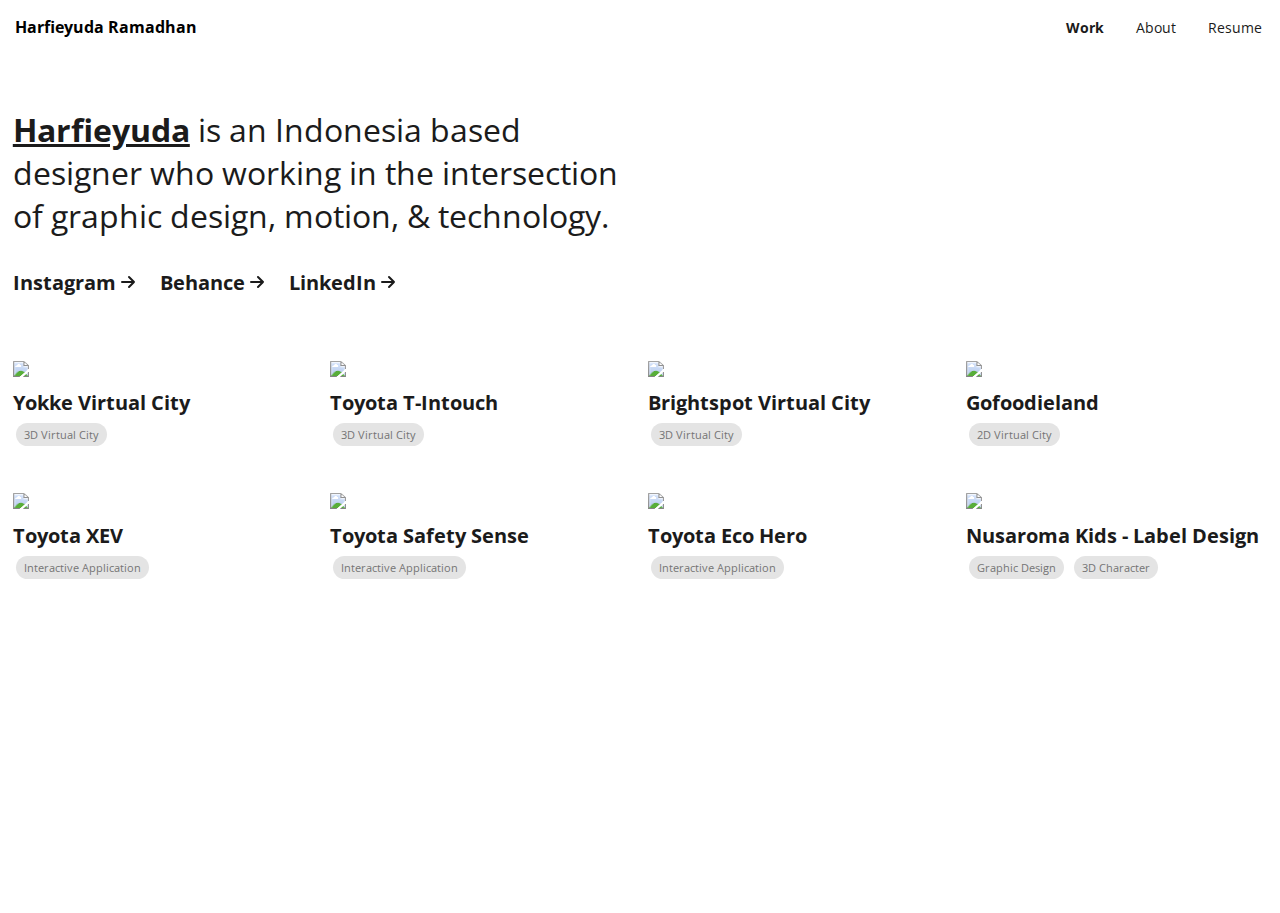
==== index.html @ f76e7df3 "fixing navbar link" ====
<!DOCTYPE html>
<html>
    <head>
        <title>Harfieyuda Ramadhan</title>
        <link rel="stylesheet" type="text/css" href="css/style.css">
        <link rel="stylesheet" href="https://unpkg.com/aos@next/dist/aos.css"/>
        <meta name="viewport" content="width=device-width, initial-scale=1">
    </head>

    <body>
        <nav id="navbar-desktop">
            <div class="navbar-container">
                <div class="logo">Harfieyuda Ramadhan</div>
                <div class="navbar-link">
                    <div class="link-active" href="../index.html">Work</div>
                    <div class="link" >About</div>
                    <div class="link">Resume</div>
                    <!-- <a href="https://www.linkedin.com/in/harfieyuda/"><svg class="link"  xmlns="http://www.w3.org/2000/svg" width="2rem" height="2rem" viewBox="0 0 24 24"><path fill="currentColor" d="M19 3a2 2 0 0 1 2 2v14a2 2 0 0 1-2 2H5a2 2 0 0 1-2-2V5a2 2 0 0 1 2-2zm-.5 15.5v-5.3a3.26 3.26 0 0 0-3.26-3.26c-.85 0-1.84.52-2.32 1.3v-1.11h-2.79v8.37h2.79v-4.93c0-.77.62-1.4 1.39-1.4a1.4 1.4 0 0 1 1.4 1.4v4.93zM6.88 8.56a1.68 1.68 0 0 0 1.68-1.68c0-.93-.75-1.69-1.68-1.69a1.69 1.69 0 0 0-1.69 1.69c0 .93.76 1.68 1.69 1.68m1.39 9.94v-8.37H5.5v8.37z"/></svg></a> -->
                </div>

                <button class="burger-menu menu-modal">
                    <svg xmlns="http://www.w3.org/2000/svg" fill="none" viewBox="0 0 24 24" stroke-width="1.5" stroke="currentColor" class="size-6">
                    <path stroke-linecap="round" stroke-linejoin="round" d="M3.75 9h16.5m-16.5 6.75h16.5" />
                    </svg>
                </button>

            </div>
        </nav>

        <div class="menu-wrapper">
            <button class="close-button1">
                <svg xmlns="http://www.w3.org/2000/svg" fill="none" viewBox="0 0 24 24" stroke-width="1.5" stroke="currentColor" class="size-6">
                    <path stroke-linecap="round" stroke-linejoin="round" d="M6 18 18 6M6 6l12 12" />
                </svg>                  
            </button>           

            <div class="menu-content-wrapper">
                <div class="menu-content">
                    <div class="menu-content-active" href="../index.html">Work</div>
                    <div class="menu-content-notactive">About</div>
                    <div class="menu-content-notactive">Resume</div>
                </div>
            </div>
        </div>

        <section class="section-1">
        
            <div class="text-hero">
                <p><span style="font-weight: bold; text-decoration: underline ;">Harfieyuda</span> is an Indonesia based designer who working in the intersection of graphic design, motion, & technology.</p>

                <div class="socmed">
                    <a class="socmed-link" href="https://www.instagram.com/harfieyuda/">
                        <div>Instagram</div>
                        <svg xmlns="http://www.w3.org/2000/svg" width="1rem" height="1rem" fill="none" viewBox="0 0 24 24" stroke-width="3" stroke="currentColor" class="size-6">
                            <path stroke-linecap="round" stroke-linejoin="round" d="M13.5 4.5 21 12m0 0-7.5 7.5M21 12H3" /></svg>
                        
                    </a>
                    <a class="socmed-link" href="https://www.behance.net/harfieyuda">
                        <div>Behance</div>
                        <svg xmlns="http://www.w3.org/2000/svg" width="1rem" height="1rem" fill="none" viewBox="0 0 24 24" stroke-width="3" stroke="currentColor" class="size-6">
                            <path stroke-linecap="round" stroke-linejoin="round" d="M13.5 4.5 21 12m0 0-7.5 7.5M21 12H3" /></svg>
                        
                    </a>
                    <a class="socmed-link" href="https://www.linkedin.com/in/harfieyuda/">
                        <div>LinkedIn</div>
                        <svg xmlns="http://www.w3.org/2000/svg" width="1rem" height="1rem" fill="none" viewBox="0 0 24 24" stroke-width="3" stroke="currentColor" class="size-6">
                            <path stroke-linecap="round" stroke-linejoin="round" d="M13.5 4.5 21 12m0 0-7.5 7.5M21 12H3" /></svg>
                        
                    </a>
                </div>
            </div>

        </section>

        <section class="section-2">
                <div class="work-list">
                    <div class="project-1">
                        <div class="project-thumbnail-container">
                            <div class="overlay"></div>
                            <img class="work-thumbnail" src="asset/Test-01.png" href="toyota-safety-sense/index.html">
                        </div>
                        <div class="project-description">
                            <div class="project-title">Yokke Virtual City</div>
                            <aa class="project-type">3D Virtual City</a>
                        </div>
                    </div>

                    <div class="project-2">
                        <div class="project-thumbnail-container">
                            <div class="overlay"></div>
                            <img class="work-thumbnail" src="asset/Test-02.png" href="toyota-safety-sense/index.html">
                        </div>
                        <div class="project-description">
                            <div class="project-title">Toyota T-Intouch</div>
                            <a class="project-type">3D Virtual City</a>
                        </div>
                    </div>

                    <div class="project-3">
                        <div class="project-thumbnail-container">
                            <div class="overlay"></div>
                            <img class="work-thumbnail" src="asset/Test-03.png" href="toyota-safety-sense/index.html">
                        </div>
                        <div class="project-description">
                            <div class="project-title">Brightspot Virtual City</div>
                            <a class="project-type">3D Virtual City</a>
                        </div>
                    </div>

                    <div class="project-4">
                        <div class="project-thumbnail-container">
                            <div class="overlay"></div>
                            <img class="work-thumbnail" src="asset/Test-04.png" href="toyota-safety-sense/index.html">
                        </div>
                        <div class="project-description">
                            <div class="project-title">Gofoodieland</div>
                            <a class="project-type">2D Virtual City</a>
                        </div>
                    </div>

                    <div class="project-5">
                        <div class="project-thumbnail-container">
                            <div class="overlay"></div>
                            <img class="work-thumbnail" src="asset/Test-05.png" href="toyota-safety-sense/index.html">
                        </div>
                        <div class="project-description">
                            <div class="project-title">Toyota XEV</div>
                            <a class="project-type">Interactive Application</a>
                        </div>
                    </div>

                    <div class="project-6">
                        <div class="project-thumbnail-container">
                            <div class="overlay"></div>
                            <img class="work-thumbnail" src="asset/Test-06.png" href="toyota-safety-sense/index.html">
                        </div>
                        <div class="project-description">
                            <div class="project-title" href="toyota-safety-sense/index.html">Toyota Safety Sense</div>
                            <a class="project-type">Interactive Application</a>
                        </div>
                    </div>

                    <div class="project-7">
                        <div class="project-thumbnail-container">
                            <div class="overlay"></div>
                            <img class="work-thumbnail" src="asset/Test-07.png" href="toyota-safety-sense/index.html">
                        </div>
                        <div class="project-description">
                            <div class="project-title">Toyota Eco Hero</div>
                            <a class="project-type">Interactive Application</a>
                        </div>
                    </div>

                    <div class="project-8">
                        <div class="project-thumbnail-container">
                            <div class="overlay"></div>
                            <img class="work-thumbnail" src="asset/Test-08.png" href="toyota-safety-sense/index.html">
                        </div>
                        <div class="project-description">
                            <div class="project-title">Nusaroma Kids - Label Design</div>
                            <a class="project-type">Graphic Design</a>
                            <a class="project-type">3D Character</a>
                        </div>
                    </div>

                </div>
        </section>

        <script src="script/index.js"></script>

    </body>
</html>
---- css/style.css ----
@import url('https://fonts.googleapis.com/css2?family=Open+Sans:ital,wght@0,300;0,400;0,500;0,600;0,700;0,800;1,300;1,400;1,500;1,600;1,700;1,800&display=swap');

/* * {border:1px solid red} */

html, body {
    overscroll-behavior: none;
    background-color: white;
    min-height: -webkit-fill-available;
    height: -webkit-fill-available;
  }

body{
    width: 100%;
    height: 100%;
    margin: auto;
    font-family: 'Open Sans', sans-serif;
  }

/* Style Mobile*/

body{
    margin: 0;
    font-weight: 400;
}

/*navbar*/

#navbar-desktop{
    position: fixed;
    z-index: 1;
    top: 0%;
    width: 100%;
    /*mix-blend-mode: difference;*/
}

.navbar-container{
    display: flex;
    justify-content: space-between;
    align-items: center;
    padding: 0.5%;
    background-color: white;
    /*filter: drop-shadow(white 0rem 1rem 0.5rem);*/
    /* filter: drop-shadow(#1b1b1b 0rem 0rem 0.05rem); */
}

.logo{
    font-size: 1rem;
    font-weight: bold;
    margin: 1%;

}

.navbar-link{
    display: none;
    align-items: center;
}

.burger-menu{
    display: block;
    width: 2rem;
    height: 2rem;
    color: #1b1b1b;
    background: transparent;
    background-color: white;
    border-radius: 100%;
    border: 0px solid transparent;
}

.link{
    font-size: 1.25rem;
    padding: 1rem;
    color: #1b1b1b;
    transition: 0.25s;

}

.link-active{
    font-size: 1.25rem;
    font-weight: bold;
    padding: 1rem;
    color: #1b1b1b;
}

.link:hover{
    opacity: 50%;
    text-decoration: underline;
}

/*section*/

.section-1{
    /* display: grid;
    grid-template-columns: 1fr 1fr; */
    margin: 1%;
    margin-top: 13%;
}

.text-hero{
    /* margin: 1%; */
    font-size: 2rem;
    color: #1b1b1b;
    /*mix-blend-mode: difference;*/
}

.socmed{
    display: flex;
    gap: 1.5rem;
}

.socmed-link{
    display: flex;
    align-items: center;
    gap:0.25rem;
    font-size: 1rem;
    font-weight: bold;
    text-decoration: none;
    color: #1b1b1b;
    transition: color 250ms linear;
}

.socmed-link:hover{
    color: #757575;
}

.section-2{
    margin: 1%;
    margin-top: 5%;
}

.work-list{
    grid-template-columns: 1fr 1fr;
    display: grid;
    grid-column-gap:0.5rem;
    grid-row-gap: 2rem;
    margin-top: 1%;
    margin: 1%;
}

/* .project-thumbnail-container{
    position: relative;
    .overlay{
        position: absolute;
        width: 100%;
        height: 100%;
        z-index: 2;
        background-color: #1b1b1b;
        opacity: 0%;
        transition: opacity 250ms linear;
    }

    .overlay:hover{
        opacity: 75%;
    }
} */

.work-thumbnail{
    position: relative;
    max-width: 100%;
    height: auto;
    border-radius: 1%;
    bottom: 0rem; 
    /* filter:grayscale(0); */
    transition:all 0.25s linear;
}

.work-thumbnail:hover{
    opacity: 50%;
    bottom: 1rem;
    /* filter:grayscale(1); */
}

.project-description{
    margin-top: 2.5%;
}

.project-title{
    color: #1b1b1b;
    font-size: 1rem;
    font-weight: bold;
    margin-bottom: 2%;
}

.project-type{
    margin:1%;
    color: #757575;
    font-size: 0.6rem;
    /* outline: 1px solid #757575; */
    background-color: #e4e4e4;
    padding: 0.25rem 0.5rem;
    border-radius: 100px;
}

.menu-wrapper{
    position: fixed;
    z-index: 30;
    width: 100%;
    height: 100%;
    z-index: 30;
    left: 0;
    top: 0;

    .close-button1{
        position: absolute;
        top: 0.5rem;
        right: 0.5rem;
        z-index: 31;
        color: #1b1b1b;
        width: 3rem;
        height: 3rem;
        background: transparent;
        background-color: white;
        border-radius: 100%;
        border: 0px solid transparent;
    }

    .menu-content-wrapper{
        position: relative;
        width: 100%;
        height: 100%;
        background-color: rgba(255, 255, 255, 0.9);
        backdrop-filter: blur(10px);
        display: flex;
        justify-content: space-around;
        align-items: center;

        .menu-content{
            opacity: 0%;
            transition: opacity 500ms linear;
    
        }
        .menu-content-active{
            font-size: 4rem;
            font-weight: bold;
            color: #1b1b1b;
        }

        .menu-content-notactive{
            font-size: 4rem;
        }

        .menu-content-notactive:hover{
            color: #757575;
            font-size: 4rem;
            text-decoration: underline;
        }
    }
}

/* Style Laptop*/

@media (min-width: 1024px) {
    body{
        margin: 0;
        font-weight: 400;
    }

    /*navbar*/

    #navbar-desktop{
        position: fixed;
        z-index: 1;
        top: 0%;
        width: 100%;
        /*mix-blend-mode: difference;*/
    }

    .navbar-container{
        display: flex;
        justify-content: space-between;
        align-items: center;
        padding: 0.15%;
        background-color: white;
        /*filter: drop-shadow(white 0rem 1rem 0.5rem);*/
        /* filter: drop-shadow(#1b1b1b 0rem 0rem 0.05rem); */
    }

    .logo{
        font-size: 1rem;
        font-weight: bold;
        margin: 1%;

    }

    .navbar-link{
        display: flex;
        align-items: center;
    }

    .burger-menu{
        display: none;
    }

    .link{
        font-size: 0.9rem;
        padding: 1rem;
        color: #1b1b1b;
        transition: 0.25s;

    }

    .link-active{
        font-size: 0.9rem;
        font-weight: bold;
        padding: 1rem;
        color: #1b1b1b;
        /* text-decoration: underline; */
    }

    .link:hover{
        opacity: 50%;
        text-decoration: underline;
    }

    /*section*/

    .section-1{
        display: grid;
        grid-template-columns: 1fr 1fr;
        margin: 1%;
    }

    .text-hero{
        margin-top: 10%;
        font-size: 2rem;
        color: #1b1b1b;
        /*mix-blend-mode: difference;*/
    }

    .socmed{
        display: flex;
        gap: 1.5rem;
    }

    .socmed-link{
        display: flex;
        align-items: center;
        gap:0.25rem;
        font-size: 1.25rem;
        font-weight: bold;
        text-decoration: none;
        color: #1b1b1b;
        transition: color 250ms linear;
    }

    .socmed-link:hover{
        color: #757575;
    }

    .section-2{
        margin: 0%;
        margin-top: 5%;
    }

    .work-list{
        grid-template-columns: 1fr 1fr 1fr 1fr;
        display: grid;
        grid-column-gap:1rem;
        grid-row-gap: 3rem;
        margin-top: 1%;
    }

    /* .project-thumbnail-container{
        position: relative;
        .overlay{
            position: absolute;
            width: 100%;
            height: 100%;
            z-index: 2;
            background-color: #1b1b1b;
            opacity: 0%;
            transition: opacity 250ms linear;
        }

        .overlay:hover{
            opacity: 75%;
        }
    } */

    .work-thumbnail{
        position: relative;
        max-width: 100%;
        height: auto;
        border-radius: 1%;
        bottom: 0rem; 
        /* filter:grayscale(0); */
        transition:all 0.25s linear;
    }

    .work-thumbnail:hover{
        opacity: 50%;
        bottom: 1rem;
        /* filter:grayscale(1); */
    }

    .project-description{
        margin-top: 2.5%;
    }

    .project-title{
        color: #1b1b1b;
        font-size: 1.25rem;
        font-weight: bold;
        margin-bottom: 2%;
    }

    .project-type{
        margin:1%;
        color: #757575;
        font-size: 0.7rem;
        /* outline: 1px solid #757575; */
        background-color: #e4e4e4;
        padding: 0.25rem 0.5rem;
        border-radius: 100px;
    }

    .menu-wrapper{
        display: none;
    }
}
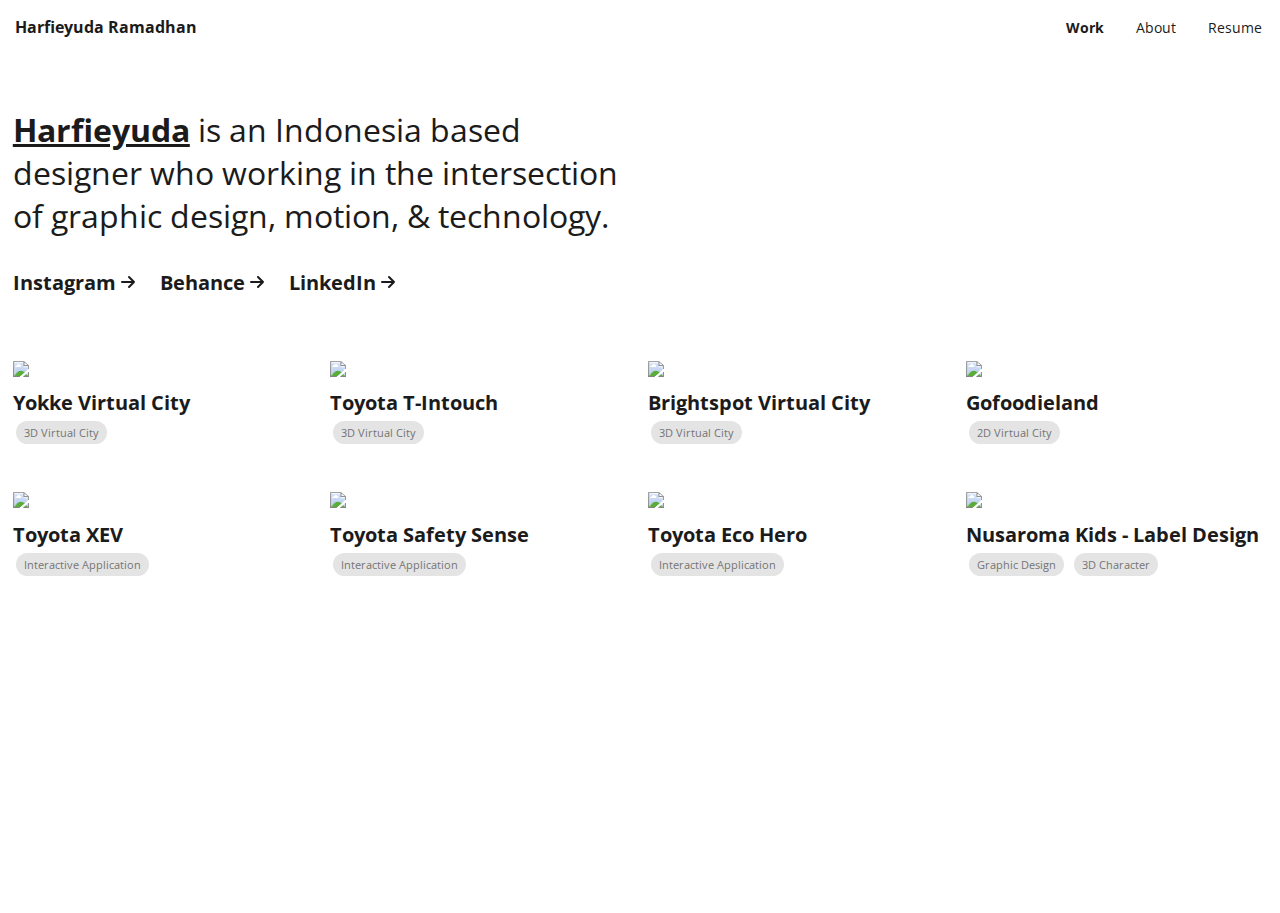
==== commit d6c030ff: "update navbar and project href link" ====
--- a/index.html
+++ b/index.html
@@ -10,11 +10,11 @@
     <body>
         <nav id="navbar-desktop">
             <div class="navbar-container">
-                <div class="logo">Harfieyuda Ramadhan</div>
+                <a class="logo" href="/"> <div>Harfieyuda Ramadhan</div> </a>
                 <div class="navbar-link">
-                    <div class="link-active" href="../index.html">Work</div>
-                    <div class="link" >About</div>
-                    <div class="link">Resume</div>
+                    <a class="link-active" href="/"> <div>Work</div> </a>
+                    <a class="link" href="/"> <div>About</div> </a>
+                    <a class="link" href="/"> <div>Resume</div> </a>
                     <!-- <a href="https://www.linkedin.com/in/harfieyuda/"><svg class="link"  xmlns="http://www.w3.org/2000/svg" width="2rem" height="2rem" viewBox="0 0 24 24"><path fill="currentColor" d="M19 3a2 2 0 0 1 2 2v14a2 2 0 0 1-2 2H5a2 2 0 0 1-2-2V5a2 2 0 0 1 2-2zm-.5 15.5v-5.3a3.26 3.26 0 0 0-3.26-3.26c-.85 0-1.84.52-2.32 1.3v-1.11h-2.79v8.37h2.79v-4.93c0-.77.62-1.4 1.39-1.4a1.4 1.4 0 0 1 1.4 1.4v4.93zM6.88 8.56a1.68 1.68 0 0 0 1.68-1.68c0-.93-.75-1.69-1.68-1.69a1.69 1.69 0 0 0-1.69 1.69c0 .93.76 1.68 1.69 1.68m1.39 9.94v-8.37H5.5v8.37z"/></svg></a> -->
                 </div>
 
@@ -36,9 +36,9 @@
 
             <div class="menu-content-wrapper">
                 <div class="menu-content">
-                    <div class="menu-content-active" href="../index.html">Work</div>
-                    <div class="menu-content-notactive">About</div>
-                    <div class="menu-content-notactive">Resume</div>
+                    <a class="menu-content-active" href="/"> <div>Work</div> </a>
+                    <a class="menu-content-notactive" href="/"> <div>About</div> </a>
+                    <a class="menu-content-notactive" href="/"> <div>Resume</div> </a>
                 </div>
             </div>
         </div>
@@ -77,10 +77,10 @@
                     <div class="project-1">
                         <div class="project-thumbnail-container">
                             <div class="overlay"></div>
-                            <img class="work-thumbnail" src="asset/Test-01.png" href="toyota-safety-sense/index.html">
+                            <a  href="toyota-safety-sense/"> <img class="work-thumbnail" src="asset/Test-01.png"> </a>
                         </div>
                         <div class="project-description">
-                            <div class="project-title">Yokke Virtual City</div>
+                            <a class="project-title" href="toyota-safety-sense/"> <div>Yokke Virtual City</div> </a>
                             <aa class="project-type">3D Virtual City</a>
                         </div>
                     </div>
@@ -88,10 +88,10 @@
                     <div class="project-2">
                         <div class="project-thumbnail-container">
                             <div class="overlay"></div>
-                            <img class="work-thumbnail" src="asset/Test-02.png" href="toyota-safety-sense/index.html">
+                            <a  href="toyota-safety-sense/"> <img class="work-thumbnail" src="asset/Test-02.png"> </a>
                         </div>
                         <div class="project-description">
-                            <div class="project-title">Toyota T-Intouch</div>
+                            <a class="project-title" href="toyota-safety-sense/"> <div>Toyota T-Intouch</div> </a>
                             <a class="project-type">3D Virtual City</a>
                         </div>
                     </div>
@@ -99,10 +99,10 @@
                     <div class="project-3">
                         <div class="project-thumbnail-container">
                             <div class="overlay"></div>
-                            <img class="work-thumbnail" src="asset/Test-03.png" href="toyota-safety-sense/index.html">
+                            <a  href="toyota-safety-sense/"> <img class="work-thumbnail" src="asset/Test-03.png"> </a>
                         </div>
                         <div class="project-description">
-                            <div class="project-title">Brightspot Virtual City</div>
+                            <a class="project-title" href="toyota-safety-sense/"> <div>Brightspot Virtual City</div> </a>
                             <a class="project-type">3D Virtual City</a>
                         </div>
                     </div>
@@ -110,10 +110,10 @@
                     <div class="project-4">
                         <div class="project-thumbnail-container">
                             <div class="overlay"></div>
-                            <img class="work-thumbnail" src="asset/Test-04.png" href="toyota-safety-sense/index.html">
+                            <a  href="toyota-safety-sense/"> <img class="work-thumbnail" src="asset/Test-04.png"> </a>
                         </div>
                         <div class="project-description">
-                            <div class="project-title">Gofoodieland</div>
+                            <a class="project-title" href="toyota-safety-sense/"> <div>Gofoodieland</div> </a>
                             <a class="project-type">2D Virtual City</a>
                         </div>
                     </div>
@@ -121,10 +121,10 @@
                     <div class="project-5">
                         <div class="project-thumbnail-container">
                             <div class="overlay"></div>
-                            <img class="work-thumbnail" src="asset/Test-05.png" href="toyota-safety-sense/index.html">
+                            <a  href="toyota-safety-sense/"> <img class="work-thumbnail" src="asset/Test-05.png"> </a>
                         </div>
                         <div class="project-description">
-                            <div class="project-title">Toyota XEV</div>
+                            <a class="project-title" href="toyota-safety-sense/"> <div>Toyota XEV</div> </a>
                             <a class="project-type">Interactive Application</a>
                         </div>
                     </div>
@@ -132,10 +132,10 @@
                     <div class="project-6">
                         <div class="project-thumbnail-container">
                             <div class="overlay"></div>
-                            <img class="work-thumbnail" src="asset/Test-06.png" href="toyota-safety-sense/index.html">
+                            <a  href="toyota-safety-sense/"> <img class="work-thumbnail" src="asset/Test-06.png"> </a>
                         </div>
                         <div class="project-description">
-                            <div class="project-title" href="toyota-safety-sense/index.html">Toyota Safety Sense</div>
+                            <a class="project-title" href="toyota-safety-sense/"> <div>Toyota Safety Sense</div> </a>
                             <a class="project-type">Interactive Application</a>
                         </div>
                     </div>
@@ -143,10 +143,10 @@
                     <div class="project-7">
                         <div class="project-thumbnail-container">
                             <div class="overlay"></div>
-                            <img class="work-thumbnail" src="asset/Test-07.png" href="toyota-safety-sense/index.html">
+                            <a  href="toyota-safety-sense/"> <img class="work-thumbnail" src="asset/Test-07.png"> </a>
                         </div>
                         <div class="project-description">
-                            <div class="project-title">Toyota Eco Hero</div>
+                            <a class="project-title" href="toyota-safety-sense/"> <div>Toyota Eco Hero</div> </a>
                             <a class="project-type">Interactive Application</a>
                         </div>
                     </div>
@@ -154,10 +154,10 @@
                     <div class="project-8">
                         <div class="project-thumbnail-container">
                             <div class="overlay"></div>
-                            <img class="work-thumbnail" src="asset/Test-08.png" href="toyota-safety-sense/index.html">
+                            <a  href="toyota-safety-sense/"> <img class="work-thumbnail" src="asset/Test-08.png"> </a>
                         </div>
                         <div class="project-description">
-                            <div class="project-title">Nusaroma Kids - Label Design</div>
+                            <a class="project-title" href="toyota-safety-sense/"> <div>Nusaroma Kids - Label Design</div> </a>
                             <a class="project-type">Graphic Design</a>
                             <a class="project-type">3D Character</a>
                         </div>
--- a/css/style.css
+++ b/css/style.css
@@ -47,6 +47,8 @@
     font-size: 1rem;
     font-weight: bold;
     margin: 1%;
+    color: #1b1b1b;
+    text-decoration: none;
 
 }
 
@@ -71,7 +73,7 @@
     padding: 1rem;
     color: #1b1b1b;
     transition: 0.25s;
-
+    text-decoration: none;
 }
 
 .link-active{
@@ -79,6 +81,7 @@
     font-weight: bold;
     padding: 1rem;
     color: #1b1b1b;
+    text-decoration: none;
 }
 
 .link:hover{
@@ -97,7 +100,7 @@
 
 .text-hero{
     /* margin: 1%; */
-    font-size: 2rem;
+    font-size: 1.5rem;
     color: #1b1b1b;
     /*mix-blend-mode: difference;*/
 }
@@ -178,6 +181,12 @@
     font-size: 1rem;
     font-weight: bold;
     margin-bottom: 2%;
+    text-decoration: none;
+    transition: 0.25s;
+}
+
+.project-title:hover{
+    opacity: 50%;
 }
 
 .project-type{
@@ -232,10 +241,13 @@
             font-size: 4rem;
             font-weight: bold;
             color: #1b1b1b;
+            text-decoration: none;
         }
 
         .menu-content-notactive{
             font-size: 4rem;
+            color: #1b1b1b;
+            text-decoration: none;
         }
 
         .menu-content-notactive:hover{
@@ -401,6 +413,12 @@
         font-size: 1.25rem;
         font-weight: bold;
         margin-bottom: 2%;
+        text-decoration: none;
+        transition: 0.25s;
+    }
+
+    .project-title:hover{
+        opacity: 50%;
     }
 
     .project-type{
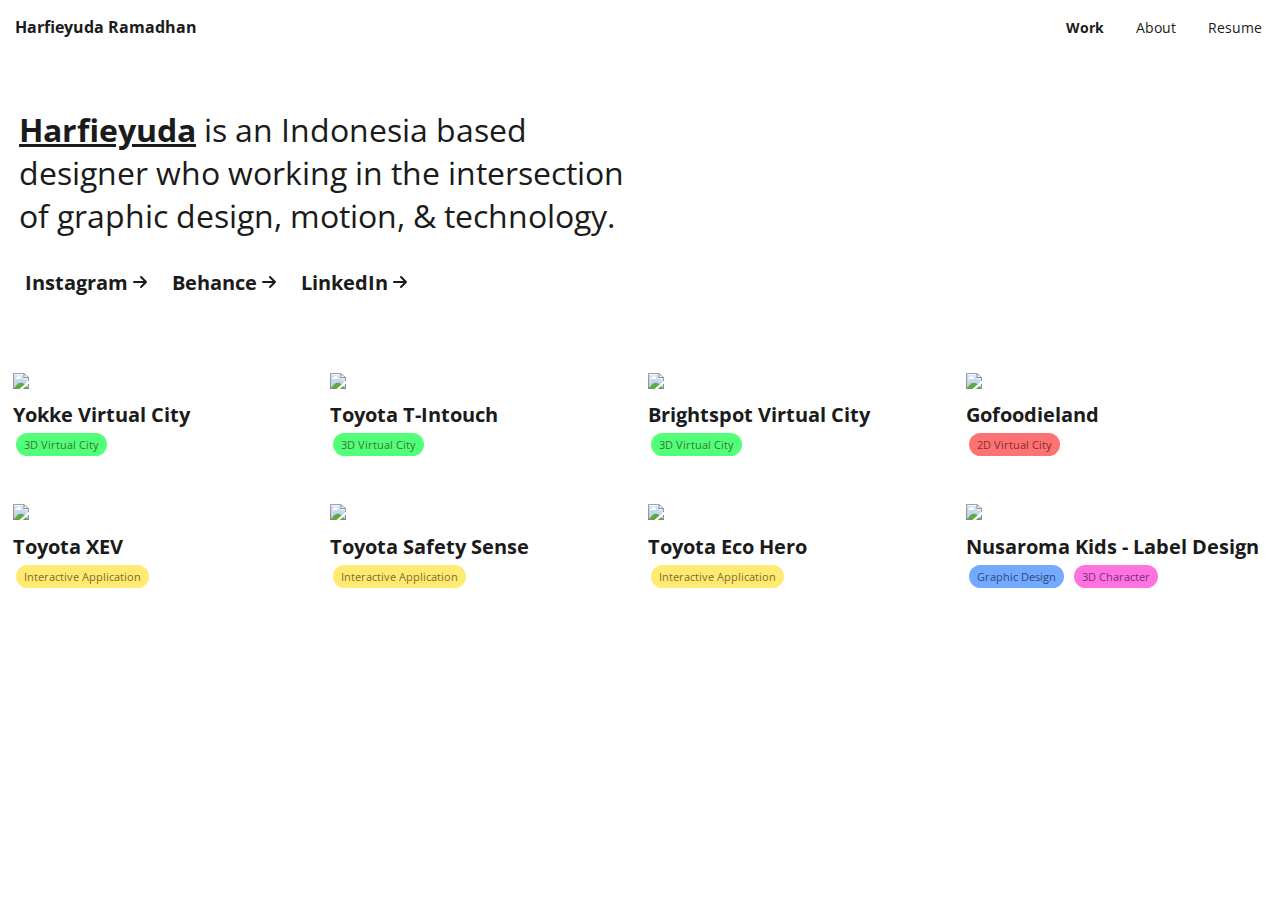
==== commit 4527db8f: "Edit tag colors & fixing body text size" ====
--- a/index.html
+++ b/index.html
@@ -81,7 +81,7 @@
                         </div>
                         <div class="project-description">
                             <a class="project-title" href="toyota-safety-sense/"> <div>Yokke Virtual City</div> </a>
-                            <aa class="project-type">3D Virtual City</a>
+                            <aa class="project-type-1">3D Virtual City</a>
                         </div>
                     </div>
 
@@ -92,7 +92,7 @@
                         </div>
                         <div class="project-description">
                             <a class="project-title" href="toyota-safety-sense/"> <div>Toyota T-Intouch</div> </a>
-                            <a class="project-type">3D Virtual City</a>
+                            <a class="project-type-1">3D Virtual City</a>
                         </div>
                     </div>
 
@@ -103,7 +103,7 @@
                         </div>
                         <div class="project-description">
                             <a class="project-title" href="toyota-safety-sense/"> <div>Brightspot Virtual City</div> </a>
-                            <a class="project-type">3D Virtual City</a>
+                            <a class="project-type-1">3D Virtual City</a>
                         </div>
                     </div>
 
@@ -114,7 +114,7 @@
                         </div>
                         <div class="project-description">
                             <a class="project-title" href="toyota-safety-sense/"> <div>Gofoodieland</div> </a>
-                            <a class="project-type">2D Virtual City</a>
+                            <a class="project-type-2">2D Virtual City</a>
                         </div>
                     </div>
 
@@ -125,7 +125,7 @@
                         </div>
                         <div class="project-description">
                             <a class="project-title" href="toyota-safety-sense/"> <div>Toyota XEV</div> </a>
-                            <a class="project-type">Interactive Application</a>
+                            <a class="project-type-3">Interactive Application</a>
                         </div>
                     </div>
 
@@ -136,7 +136,7 @@
                         </div>
                         <div class="project-description">
                             <a class="project-title" href="toyota-safety-sense/"> <div>Toyota Safety Sense</div> </a>
-                            <a class="project-type">Interactive Application</a>
+                            <a class="project-type-3">Interactive Application</a>
                         </div>
                     </div>
 
@@ -147,7 +147,7 @@
                         </div>
                         <div class="project-description">
                             <a class="project-title" href="toyota-safety-sense/"> <div>Toyota Eco Hero</div> </a>
-                            <a class="project-type">Interactive Application</a>
+                            <a class="project-type-3">Interactive Application</a>
                         </div>
                     </div>
 
@@ -158,8 +158,8 @@
                         </div>
                         <div class="project-description">
                             <a class="project-title" href="toyota-safety-sense/"> <div>Nusaroma Kids - Label Design</div> </a>
-                            <a class="project-type">Graphic Design</a>
-                            <a class="project-type">3D Character</a>
+                            <a class="project-type-4">Graphic Design</a>
+                            <a class="project-type-5">3D Character</a>
                         </div>
                     </div>
 
--- a/css/style.css
+++ b/css/style.css
@@ -37,7 +37,9 @@
     display: flex;
     justify-content: space-between;
     align-items: center;
-    padding: 0.5%;
+    padding: 1%;
+    padding-top: 1%;
+    padding-bottom: 1%;
     background-color: white;
     /*filter: drop-shadow(white 0rem 1rem 0.5rem);*/
     /* filter: drop-shadow(#1b1b1b 0rem 0rem 0.05rem); */
@@ -70,7 +72,7 @@
 
 .link{
     font-size: 1.25rem;
-    padding: 1rem;
+    padding: 1.25rem;
     color: #1b1b1b;
     transition: 0.25s;
     text-decoration: none;
@@ -95,17 +97,18 @@
     /* display: grid;
     grid-template-columns: 1fr 1fr; */
     margin: 1%;
-    margin-top: 13%;
+    margin-top: 20%;
 }
 
 .text-hero{
-    /* margin: 1%; */
-    font-size: 1.5rem;
+    margin: 1%;
+    font-size: 1.25rem;
     color: #1b1b1b;
     /*mix-blend-mode: difference;*/
 }
 
 .socmed{
+    margin: 1%;
     display: flex;
     gap: 1.5rem;
 }
@@ -127,7 +130,7 @@
 
 .section-2{
     margin: 1%;
-    margin-top: 5%;
+    margin-top: 10%;
 }
 
 .work-list{
@@ -160,15 +163,15 @@
     position: relative;
     max-width: 100%;
     height: auto;
-    border-radius: 1%;
+    border-radius: 1.5%;
     bottom: 0rem; 
     /* filter:grayscale(0); */
     transition:all 0.25s linear;
 }
 
 .work-thumbnail:hover{
-    opacity: 50%;
-    bottom: 1rem;
+    /* opacity: 50%; */
+    /* bottom: 1rem; */
     /* filter:grayscale(1); */
 }
 
@@ -189,17 +192,58 @@
     opacity: 50%;
 }
 
-.project-type{
+.project-type-1{
     margin:1%;
-    color: #757575;
+    color: #3b7933;
     font-size: 0.6rem;
     /* outline: 1px solid #757575; */
-    background-color: #e4e4e4;
+    background-color: #52ff78;
     padding: 0.25rem 0.5rem;
     border-radius: 100px;
 }
 
+.project-type-2{
+    margin:1%;
+    color: #803030;
+    font-size: 0.6rem;
+    /* outline: 1px solid #757575; */
+    background-color: #ff7272;
+    padding: 0.25rem 0.5rem;
+    border-radius: 100px;
+}
+
+.project-type-3{
+    margin:1%;
+    color: #806d30;
+    font-size: 0.6rem;
+    /* outline: 1px solid #757575; */
+    background-color: #ffea72;
+    padding: 0.25rem 0.5rem;
+    border-radius: 100px;
+}
+
+.project-type-4{
+    margin:1%;
+    color: #304980;
+    font-size: 0.6rem;
+    /* outline: 1px solid #757575; */
+    background-color: #72aaff;
+    padding: 0.25rem 0.5rem;
+    border-radius: 100px;
+}
+
+.project-type-5{
+    margin:1%;
+    color: #7d3080;
+    font-size: 0.6rem;
+    /* outline: 1px solid #757575; */
+    background-color: #ff72e0;
+    padding: 0.25rem 0.5rem;
+    border-radius: 100px;
+}
+
 .menu-wrapper{
+    display: none;
     position: fixed;
     z-index: 30;
     width: 100%;
@@ -214,8 +258,8 @@
         right: 0.5rem;
         z-index: 31;
         color: #1b1b1b;
-        width: 3rem;
-        height: 3rem;
+        width: 2rem;
+        height: 2rem;
         background: transparent;
         background-color: white;
         border-radius: 100%;
@@ -421,17 +465,277 @@
         opacity: 50%;
     }
 
-    .project-type{
-        margin:1%;
-        color: #757575;
+    .project-type-1{
+        margin:1%;
+        color: #3b7933;
         font-size: 0.7rem;
         /* outline: 1px solid #757575; */
-        background-color: #e4e4e4;
-        padding: 0.25rem 0.5rem;
-        border-radius: 100px;
-    }
+        background-color: #52ff78;
+        padding: 0.25rem 0.5rem;
+        border-radius: 100px;
+    }
+
+    .project-type-2{
+        margin:1%;
+        color: #803030;
+        font-size: 0.7rem;
+        /* outline: 1px solid #757575; */
+        background-color: #ff7272;
+        padding: 0.25rem 0.5rem;
+        border-radius: 100px;
+    }
+
+    .project-type-3{
+        margin:1%;
+        color: #806d30;
+        font-size: 0.7rem;
+        /* outline: 1px solid #757575; */
+        background-color: #ffea72;
+        padding: 0.25rem 0.5rem;
+        border-radius: 100px;
+    }
+
+    .project-type-4{
+        margin:1%;
+        color: #304980;
+        font-size: 0.7rem;
+        /* outline: 1px solid #757575; */
+        background-color: #72aaff;
+        padding: 0.25rem 0.5rem;
+        border-radius: 100px;
+    }
+
+    .project-type-5{
+        margin:1%;
+        color: #7d3080;
+        font-size: 0.7rem;
+        /* outline: 1px solid #757575; */
+        background-color: #ff72e0;
+        padding: 0.25rem 0.5rem;
+        border-radius: 100px;
+    }
+
 
     .menu-wrapper{
         display: none;
     }
+}
+
+/* Style Desktop*/
+
+@media (min-width: 1536px) {
+    body{
+        margin: 0;
+        font-weight: 400;
+    }
+
+    /*navbar*/
+
+    #navbar-desktop{
+        position: fixed;
+        z-index: 1;
+        top: 0%;
+        width: 100%;
+        /*mix-blend-mode: difference;*/
+    }
+
+    .navbar-container{
+        display: flex;
+        justify-content: space-between;
+        align-items: center;
+        padding: 0.15%;
+        background-color: white;
+        /*filter: drop-shadow(white 0rem 1rem 0.5rem);*/
+        /* filter: drop-shadow(#1b1b1b 0rem 0rem 0.05rem); */
+    }
+
+    .logo{
+        font-size: 1.5rem;
+        font-weight: bold;
+        margin: 1%;
+
+    }
+
+    .navbar-link{
+        display: flex;
+        align-items: center;
+    }
+
+    .burger-menu{
+        display: none;
+    }
+
+    .link{
+        font-size: 1.25rem;
+        padding: 1rem;
+        color: #1b1b1b;
+        transition: 0.25s;
+
+    }
+
+    .link-active{
+        font-size: 1.25rem;
+        font-weight: bold;
+        padding: 1rem;
+        color: #1b1b1b;
+        /* text-decoration: underline; */
+    }
+
+    .link:hover{
+        opacity: 50%;
+        text-decoration: underline;
+    }
+
+    /*section*/
+
+    .section-1{
+        display: grid;
+        grid-template-columns: 1fr 1fr;
+        margin: 1%;
+    }
+
+    .text-hero{
+        margin-top: 10%;
+        font-size: 2.5rem;
+        color: #1b1b1b;
+        /*mix-blend-mode: difference;*/
+    }
+
+    .socmed{
+        display: flex;
+        gap: 1.5rem;
+    }
+
+    .socmed-link{
+        display: flex;
+        align-items: center;
+        gap:0.25rem;
+        font-size: 1.75rem;
+        font-weight: bold;
+        text-decoration: none;
+        color: #1b1b1b;
+        transition: color 250ms linear;
+    }
+
+    .socmed-link:hover{
+        color: #757575;
+    }
+
+    .section-2{
+        margin: 0%;
+        margin-top: 5%;
+    }
+
+    .work-list{
+        grid-template-columns: 1fr 1fr 1fr 1fr;
+        display: grid;
+        grid-column-gap:1rem;
+        grid-row-gap: 3rem;
+        margin-top: 1%;
+    }
+
+    /* .project-thumbnail-container{
+        position: relative;
+        .overlay{
+            position: absolute;
+            width: 100%;
+            height: 100%;
+            z-index: 2;
+            background-color: #1b1b1b;
+            opacity: 0%;
+            transition: opacity 250ms linear;
+        }
+
+        .overlay:hover{
+            opacity: 75%;
+        }
+    } */
+
+    .work-thumbnail{
+        position: relative;
+        max-width: 100%;
+        height: auto;
+        border-radius: 1%;
+        bottom: 0rem; 
+        /* filter:grayscale(0); */
+        transition:all 0.25s linear;
+    }
+
+    .work-thumbnail:hover{
+        opacity: 50%;
+        bottom: 1rem;
+        /* filter:grayscale(1); */
+    }
+
+    .project-description{
+        margin-top: 2.5%;
+    }
+
+    .project-title{
+        color: #1b1b1b;
+        font-size: 1.75rem;
+        font-weight: bold;
+        margin-bottom: 2%;
+        text-decoration: none;
+        transition: 0.25s;
+    }
+
+    .project-title:hover{
+        opacity: 50%;
+    }
+
+    .project-type-1{
+        margin:1%;
+        color: #3b7933;
+        font-size: 1rem;
+        /* outline: 1px solid #757575; */
+        background-color: #52ff78;
+        padding: 0.25rem 0.5rem;
+        border-radius: 100px;
+    }
+
+    .project-type-2{
+        margin:1%;
+        color: #803030;
+        font-size: 1rem;
+        /* outline: 1px solid #757575; */
+        background-color: #ff7272;
+        padding: 0.25rem 0.5rem;
+        border-radius: 100px;
+    }
+
+    .project-type-3{
+        margin:1%;
+        color: #806d30;
+        font-size: 1rem;
+        /* outline: 1px solid #757575; */
+        background-color: #ffea72;
+        padding: 0.25rem 0.5rem;
+        border-radius: 100px;
+    }
+
+    .project-type-4{
+        margin:1%;
+        color: #304980;
+        font-size: 1rem;
+        /* outline: 1px solid #757575; */
+        background-color: #72aaff;
+        padding: 0.25rem 0.5rem;
+        border-radius: 100px;
+    }
+
+    .project-type-5{
+        margin:1%;
+        color: #7d3080;
+        font-size: 1rem;
+        /* outline: 1px solid #757575; */
+        background-color: #ff72e0;
+        padding: 0.25rem 0.5rem;
+        border-radius: 100px;
+    }
+
+
+    .menu-wrapper{
+        display: none;
+    }
 }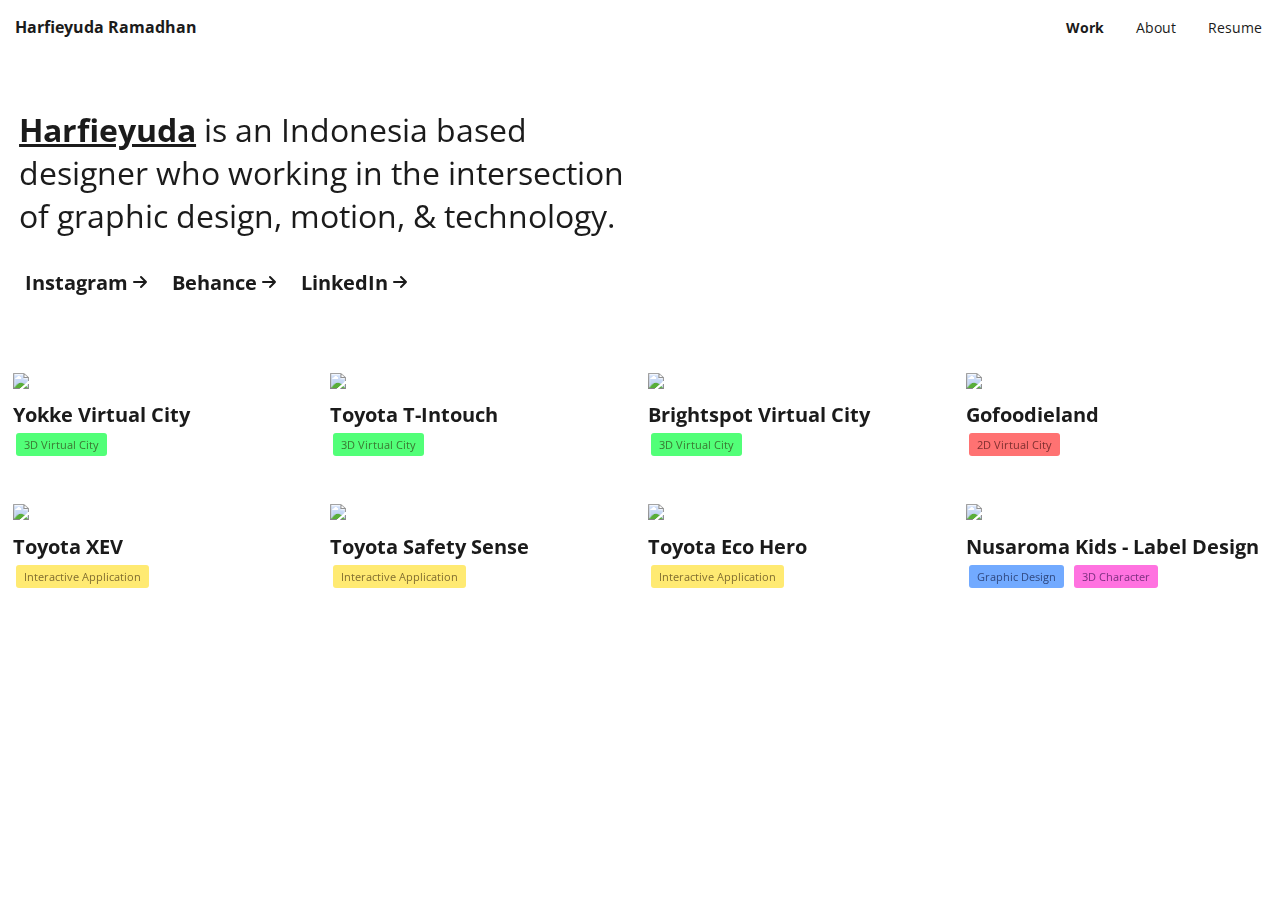
==== commit c62bb210: "add animated on scroll script, fixing tag color, & fixing font size" ====
--- a/index.html
+++ b/index.html
@@ -3,7 +3,7 @@
     <head>
         <title>Harfieyuda Ramadhan</title>
         <link rel="stylesheet" type="text/css" href="css/style.css">
-        <link rel="stylesheet" href="https://unpkg.com/aos@next/dist/aos.css"/>
+        <link href="https://unpkg.com/aos@2.3.1/dist/aos.css" rel="stylesheet">
         <meta name="viewport" content="width=device-width, initial-scale=1">
     </head>
 
@@ -46,9 +46,9 @@
         <section class="section-1">
         
             <div class="text-hero">
-                <p><span style="font-weight: bold; text-decoration: underline ;">Harfieyuda</span> is an Indonesia based designer who working in the intersection of graphic design, motion, & technology.</p>
+                <p data-aos="fade-up" data-aos-duration="1000"><span style="font-weight: bold; text-decoration: underline ;">Harfieyuda</span> is an Indonesia based designer who working in the intersection of graphic design, motion, & technology.</p>
 
-                <div class="socmed">
+                <div class="socmed" data-aos="fade-up" data-aos-duration="1500">
                     <a class="socmed-link" href="https://www.instagram.com/harfieyuda/">
                         <div>Instagram</div>
                         <svg xmlns="http://www.w3.org/2000/svg" width="1rem" height="1rem" fill="none" viewBox="0 0 24 24" stroke-width="3" stroke="currentColor" class="size-6">
@@ -73,7 +73,7 @@
         </section>
 
         <section class="section-2">
-                <div class="work-list">
+                <div class="work-list" data-aos="fade-up" data-aos-duration="1500">
                     <div class="project-1">
                         <div class="project-thumbnail-container">
                             <div class="overlay"></div>
@@ -166,7 +166,12 @@
                 </div>
         </section>
 
+        <script src="https://unpkg.com/aos@next/dist/aos.js"></script>
         <script src="script/index.js"></script>
+
+        <script>
+            AOS.init({once: true});
+          </script>
 
     </body>
 </html>--- a/css/style.css
+++ b/css/style.css
@@ -199,7 +199,7 @@
     /* outline: 1px solid #757575; */
     background-color: #52ff78;
     padding: 0.25rem 0.5rem;
-    border-radius: 100px;
+    border-radius: 3px;
 }
 
 .project-type-2{
@@ -209,7 +209,7 @@
     /* outline: 1px solid #757575; */
     background-color: #ff7272;
     padding: 0.25rem 0.5rem;
-    border-radius: 100px;
+    border-radius: 3px;
 }
 
 .project-type-3{
@@ -219,7 +219,7 @@
     /* outline: 1px solid #757575; */
     background-color: #ffea72;
     padding: 0.25rem 0.5rem;
-    border-radius: 100px;
+    border-radius: 3px;
 }
 
 .project-type-4{
@@ -229,7 +229,7 @@
     /* outline: 1px solid #757575; */
     background-color: #72aaff;
     padding: 0.25rem 0.5rem;
-    border-radius: 100px;
+    border-radius: 3px;
 }
 
 .project-type-5{
@@ -239,7 +239,7 @@
     /* outline: 1px solid #757575; */
     background-color: #ff72e0;
     padding: 0.25rem 0.5rem;
-    border-radius: 100px;
+    border-radius: 3px;
 }
 
 .menu-wrapper{
@@ -472,7 +472,7 @@
         /* outline: 1px solid #757575; */
         background-color: #52ff78;
         padding: 0.25rem 0.5rem;
-        border-radius: 100px;
+        border-radius: 3px;
     }
 
     .project-type-2{
@@ -482,7 +482,7 @@
         /* outline: 1px solid #757575; */
         background-color: #ff7272;
         padding: 0.25rem 0.5rem;
-        border-radius: 100px;
+        border-radius: 3px;
     }
 
     .project-type-3{
@@ -492,7 +492,7 @@
         /* outline: 1px solid #757575; */
         background-color: #ffea72;
         padding: 0.25rem 0.5rem;
-        border-radius: 100px;
+        border-radius: 3px;
     }
 
     .project-type-4{
@@ -502,7 +502,7 @@
         /* outline: 1px solid #757575; */
         background-color: #72aaff;
         padding: 0.25rem 0.5rem;
-        border-radius: 100px;
+        border-radius: 3px;
     }
 
     .project-type-5{
@@ -512,7 +512,7 @@
         /* outline: 1px solid #757575; */
         background-color: #ff72e0;
         padding: 0.25rem 0.5rem;
-        border-radius: 100px;
+        border-radius: 3px;
     }
 
 
@@ -687,51 +687,51 @@
     .project-type-1{
         margin:1%;
         color: #3b7933;
-        font-size: 1rem;
+        font-size: 0.9rem;
         /* outline: 1px solid #757575; */
         background-color: #52ff78;
         padding: 0.25rem 0.5rem;
-        border-radius: 100px;
+        border-radius: 3px;
     }
 
     .project-type-2{
         margin:1%;
         color: #803030;
-        font-size: 1rem;
+        font-size: 0.9rem;
         /* outline: 1px solid #757575; */
         background-color: #ff7272;
         padding: 0.25rem 0.5rem;
-        border-radius: 100px;
+        border-radius: 3px;
     }
 
     .project-type-3{
         margin:1%;
         color: #806d30;
-        font-size: 1rem;
+        font-size: 0.9rem;
         /* outline: 1px solid #757575; */
         background-color: #ffea72;
         padding: 0.25rem 0.5rem;
-        border-radius: 100px;
+        border-radius: 3px;
     }
 
     .project-type-4{
         margin:1%;
         color: #304980;
-        font-size: 1rem;
+        font-size: 0.9rem;
         /* outline: 1px solid #757575; */
         background-color: #72aaff;
         padding: 0.25rem 0.5rem;
-        border-radius: 100px;
+        border-radius: 3px;
     }
 
     .project-type-5{
         margin:1%;
         color: #7d3080;
-        font-size: 1rem;
+        font-size: 0.9rem;
         /* outline: 1px solid #757575; */
         background-color: #ff72e0;
         padding: 0.25rem 0.5rem;
-        border-radius: 100px;
+        border-radius: 3px;
     }
 
 
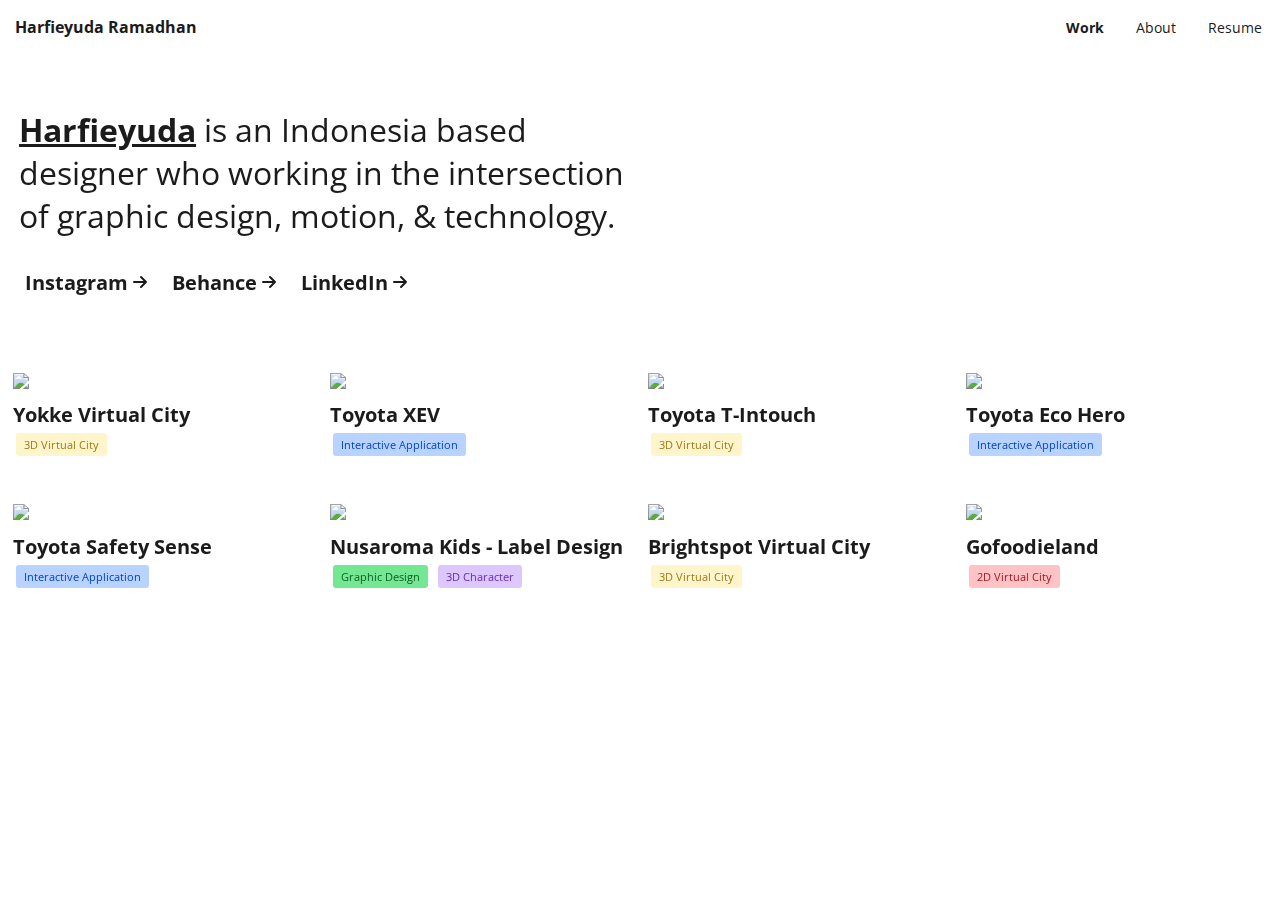
==== commit b7aeb61f: "adding brightspot page, adding toyota xev page, & ad fixing tag colors" ====
--- a/index.html
+++ b/index.html
@@ -81,7 +81,18 @@
                         </div>
                         <div class="project-description">
                             <a class="project-title" href="toyota-safety-sense/"> <div>Yokke Virtual City</div> </a>
-                            <aa class="project-type-1">3D Virtual City</a>
+                            <aa class="project-type-yellow">3D Virtual City</a>
+                        </div>
+                    </div>
+
+                    <div class="project-5">
+                        <div class="project-thumbnail-container">
+                            <div class="overlay"></div>
+                            <a  href="toyota-xev/"> <img class="work-thumbnail" src="asset/Test-05.png"> </a>
+                        </div>
+                        <div class="project-description">
+                            <a class="project-title" href="toyota-xev/"> <div>Toyota XEV</div> </a>
+                            <a class="project-type-blue">Interactive Application</a>
                         </div>
                     </div>
 
@@ -92,18 +103,52 @@
                         </div>
                         <div class="project-description">
                             <a class="project-title" href="toyota-safety-sense/"> <div>Toyota T-Intouch</div> </a>
-                            <a class="project-type-1">3D Virtual City</a>
+                            <a class="project-type-yellow">3D Virtual City</a>
+                        </div>
+                    </div>
+
+                    <div class="project-7">
+                        <div class="project-thumbnail-container">
+                            <div class="overlay"></div>
+                            <a  href="toyota-safety-sense/"> <img class="work-thumbnail" src="asset/Test-07.png"> </a>
+                        </div>
+                        <div class="project-description">
+                            <a class="project-title" href="toyota-safety-sense/"> <div>Toyota Eco Hero</div> </a>
+                            <a class="project-type-blue">Interactive Application</a>
+                        </div>
+                    </div>
+
+                    <div class="project-6">
+                        <div class="project-thumbnail-container">
+                            <div class="overlay"></div>
+                            <a  href="toyota-safety-sense/"> <img class="work-thumbnail" src="asset/Test-06.png"> </a>
+                        </div>
+                        <div class="project-description">
+                            <a class="project-title" href="toyota-safety-sense/"> <div>Toyota Safety Sense</div> </a>
+                            <a class="project-type-blue">Interactive Application</a>
+                        </div>
+                    </div>
+
+                    <div class="project-8">
+                        <div class="project-thumbnail-container">
+                            <div class="overlay"></div>
+                            <a  href="toyota-safety-sense/"> <img class="work-thumbnail" src="asset/Test-08.png"> </a>
+                        </div>
+                        <div class="project-description">
+                            <a class="project-title" href="toyota-safety-sense/"> <div>Nusaroma Kids - Label Design</div> </a>
+                            <a class="project-type-green">Graphic Design</a>
+                            <a class="project-type-purple">3D Character</a>
                         </div>
                     </div>
 
                     <div class="project-3">
                         <div class="project-thumbnail-container">
                             <div class="overlay"></div>
-                            <a  href="toyota-safety-sense/"> <img class="work-thumbnail" src="asset/Test-03.png"> </a>
+                            <a  href="brightspot/"> <img class="work-thumbnail" src="asset/Test-03.png"> </a>
                         </div>
                         <div class="project-description">
-                            <a class="project-title" href="toyota-safety-sense/"> <div>Brightspot Virtual City</div> </a>
-                            <a class="project-type-1">3D Virtual City</a>
+                            <a class="project-title" href="brightspot/"> <div>Brightspot Virtual City</div> </a>
+                            <a class="project-type-yellow">3D Virtual City</a>
                         </div>
                     </div>
 
@@ -114,52 +159,7 @@
                         </div>
                         <div class="project-description">
                             <a class="project-title" href="toyota-safety-sense/"> <div>Gofoodieland</div> </a>
-                            <a class="project-type-2">2D Virtual City</a>
-                        </div>
-                    </div>
-
-                    <div class="project-5">
-                        <div class="project-thumbnail-container">
-                            <div class="overlay"></div>
-                            <a  href="toyota-safety-sense/"> <img class="work-thumbnail" src="asset/Test-05.png"> </a>
-                        </div>
-                        <div class="project-description">
-                            <a class="project-title" href="toyota-safety-sense/"> <div>Toyota XEV</div> </a>
-                            <a class="project-type-3">Interactive Application</a>
-                        </div>
-                    </div>
-
-                    <div class="project-6">
-                        <div class="project-thumbnail-container">
-                            <div class="overlay"></div>
-                            <a  href="toyota-safety-sense/"> <img class="work-thumbnail" src="asset/Test-06.png"> </a>
-                        </div>
-                        <div class="project-description">
-                            <a class="project-title" href="toyota-safety-sense/"> <div>Toyota Safety Sense</div> </a>
-                            <a class="project-type-3">Interactive Application</a>
-                        </div>
-                    </div>
-
-                    <div class="project-7">
-                        <div class="project-thumbnail-container">
-                            <div class="overlay"></div>
-                            <a  href="toyota-safety-sense/"> <img class="work-thumbnail" src="asset/Test-07.png"> </a>
-                        </div>
-                        <div class="project-description">
-                            <a class="project-title" href="toyota-safety-sense/"> <div>Toyota Eco Hero</div> </a>
-                            <a class="project-type-3">Interactive Application</a>
-                        </div>
-                    </div>
-
-                    <div class="project-8">
-                        <div class="project-thumbnail-container">
-                            <div class="overlay"></div>
-                            <a  href="toyota-safety-sense/"> <img class="work-thumbnail" src="asset/Test-08.png"> </a>
-                        </div>
-                        <div class="project-description">
-                            <a class="project-title" href="toyota-safety-sense/"> <div>Nusaroma Kids - Label Design</div> </a>
-                            <a class="project-type-4">Graphic Design</a>
-                            <a class="project-type-5">3D Character</a>
+                            <a class="project-type-red">2D Virtual City</a>
                         </div>
                     </div>
 
--- a/css/style.css
+++ b/css/style.css
@@ -131,6 +131,7 @@
 .section-2{
     margin: 1%;
     margin-top: 10%;
+    padding-bottom: 50px;
 }
 
 .work-list{
@@ -192,52 +193,52 @@
     opacity: 50%;
 }
 
-.project-type-1{
+.project-type-green{
     margin:1%;
-    color: #3b7933;
+    color: #0e6027;
     font-size: 0.6rem;
     /* outline: 1px solid #757575; */
-    background-color: #52ff78;
+    background-color: #74e792;
     padding: 0.25rem 0.5rem;
     border-radius: 3px;
 }
 
-.project-type-2{
+.project-type-red{
     margin:1%;
-    color: #803030;
+    color: #a2191f;
     font-size: 0.6rem;
     /* outline: 1px solid #757575; */
-    background-color: #ff7272;
+    background-color: #ffc2c5;
     padding: 0.25rem 0.5rem;
     border-radius: 3px;
 }
 
-.project-type-3{
+.project-type-yellow{
     margin:1%;
-    color: #806d30;
+    color: #9e791b;
     font-size: 0.6rem;
     /* outline: 1px solid #757575; */
-    background-color: #ffea72;
+    background-color: #fff5ca;
     padding: 0.25rem 0.5rem;
     border-radius: 3px;
 }
 
-.project-type-4{
+.project-type-blue{
     margin:1%;
-    color: #304980;
+    color: #0043ce;
     font-size: 0.6rem;
     /* outline: 1px solid #757575; */
-    background-color: #72aaff;
+    background-color: #b8d3ff;
     padding: 0.25rem 0.5rem;
     border-radius: 3px;
 }
 
-.project-type-5{
+.project-type-purple{
     margin:1%;
-    color: #7d3080;
+    color: #6929c4;
     font-size: 0.6rem;
     /* outline: 1px solid #757575; */
-    background-color: #ff72e0;
+    background-color: #dcc7ff;
     padding: 0.25rem 0.5rem;
     border-radius: 3px;
 }
@@ -405,6 +406,7 @@
     .section-2{
         margin: 0%;
         margin-top: 5%;
+        padding-bottom: 75px;
     }
 
     .work-list{
@@ -465,52 +467,52 @@
         opacity: 50%;
     }
 
-    .project-type-1{
-        margin:1%;
-        color: #3b7933;
+    .project-type-green{
+        margin:1%;
+        color: #0e6027;
         font-size: 0.7rem;
         /* outline: 1px solid #757575; */
-        background-color: #52ff78;
-        padding: 0.25rem 0.5rem;
-        border-radius: 3px;
-    }
-
-    .project-type-2{
-        margin:1%;
-        color: #803030;
+        background-color: #74e792;
+        padding: 0.25rem 0.5rem;
+        border-radius: 3px;
+    }
+    
+    .project-type-red{
+        margin:1%;
+        color: #a2191f;
         font-size: 0.7rem;
         /* outline: 1px solid #757575; */
-        background-color: #ff7272;
-        padding: 0.25rem 0.5rem;
-        border-radius: 3px;
-    }
-
-    .project-type-3{
-        margin:1%;
-        color: #806d30;
+        background-color: #ffc2c5;
+        padding: 0.25rem 0.5rem;
+        border-radius: 3px;
+    }
+    
+    .project-type-yellow{
+        margin:1%;
+        color: #9e791b;
         font-size: 0.7rem;
         /* outline: 1px solid #757575; */
-        background-color: #ffea72;
-        padding: 0.25rem 0.5rem;
-        border-radius: 3px;
-    }
-
-    .project-type-4{
-        margin:1%;
-        color: #304980;
+        background-color: #fff5ca;
+        padding: 0.25rem 0.5rem;
+        border-radius: 3px;
+    }
+    
+    .project-type-blue{
+        margin:1%;
+        color: #0043ce;
         font-size: 0.7rem;
         /* outline: 1px solid #757575; */
-        background-color: #72aaff;
-        padding: 0.25rem 0.5rem;
-        border-radius: 3px;
-    }
-
-    .project-type-5{
-        margin:1%;
-        color: #7d3080;
+        background-color: #b8d3ff;
+        padding: 0.25rem 0.5rem;
+        border-radius: 3px;
+    }
+    
+    .project-type-purple{
+        margin:1%;
+        color: #6929c4;
         font-size: 0.7rem;
         /* outline: 1px solid #757575; */
-        background-color: #ff72e0;
+        background-color: #dcc7ff;
         padding: 0.25rem 0.5rem;
         border-radius: 3px;
     }
@@ -624,6 +626,7 @@
     .section-2{
         margin: 0%;
         margin-top: 5%;
+        padding-bottom: 100px;
     }
 
     .work-list{
@@ -684,52 +687,52 @@
         opacity: 50%;
     }
 
-    .project-type-1{
-        margin:1%;
-        color: #3b7933;
+    .project-type-green{
+        margin:1%;
+        color: #0e6027;
         font-size: 0.9rem;
         /* outline: 1px solid #757575; */
-        background-color: #52ff78;
-        padding: 0.25rem 0.5rem;
-        border-radius: 3px;
-    }
-
-    .project-type-2{
-        margin:1%;
-        color: #803030;
+        background-color: #74e792;
+        padding: 0.25rem 0.5rem;
+        border-radius: 3px;
+    }
+    
+    .project-type-red{
+        margin:1%;
+        color: #a2191f;
         font-size: 0.9rem;
         /* outline: 1px solid #757575; */
-        background-color: #ff7272;
-        padding: 0.25rem 0.5rem;
-        border-radius: 3px;
-    }
-
-    .project-type-3{
-        margin:1%;
-        color: #806d30;
+        background-color: #ffc2c5;
+        padding: 0.25rem 0.5rem;
+        border-radius: 3px;
+    }
+    
+    .project-type-yellow{
+        margin:1%;
+        color: #9e791b;
         font-size: 0.9rem;
         /* outline: 1px solid #757575; */
-        background-color: #ffea72;
-        padding: 0.25rem 0.5rem;
-        border-radius: 3px;
-    }
-
-    .project-type-4{
-        margin:1%;
-        color: #304980;
+        background-color: #fff5ca;
+        padding: 0.25rem 0.5rem;
+        border-radius: 3px;
+    }
+    
+    .project-type-blue{
+        margin:1%;
+        color: #0043ce;
         font-size: 0.9rem;
         /* outline: 1px solid #757575; */
-        background-color: #72aaff;
-        padding: 0.25rem 0.5rem;
-        border-radius: 3px;
-    }
-
-    .project-type-5{
-        margin:1%;
-        color: #7d3080;
+        background-color: #b8d3ff;
+        padding: 0.25rem 0.5rem;
+        border-radius: 3px;
+    }
+    
+    .project-type-purple{
+        margin:1%;
+        color: #6929c4;
         font-size: 0.9rem;
         /* outline: 1px solid #757575; */
-        background-color: #ff72e0;
+        background-color: #dcc7ff;
         padding: 0.25rem 0.5rem;
         border-radius: 3px;
     }
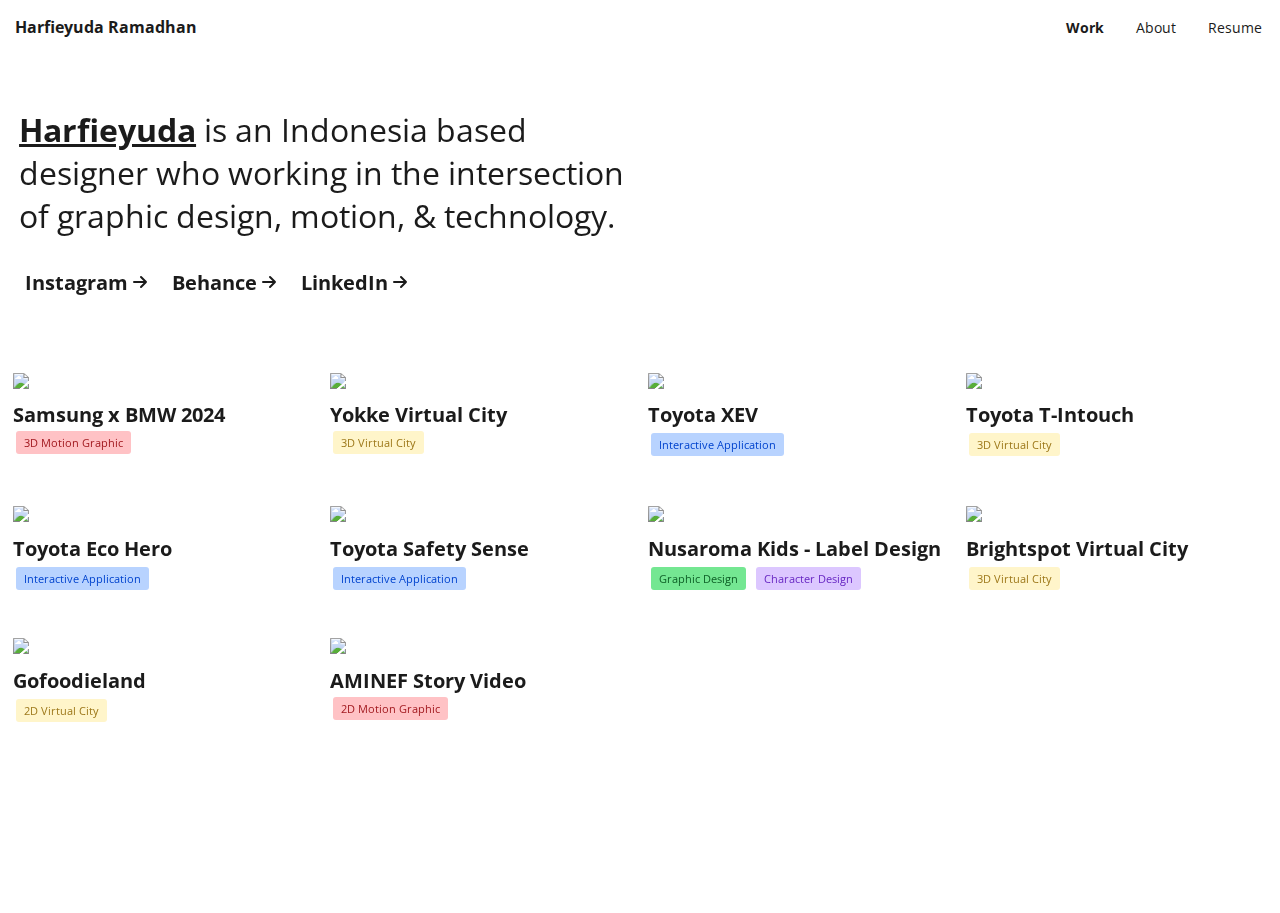
==== commit afb248cd: "overlay for video" ====
--- a/index.html
+++ b/index.html
@@ -74,18 +74,30 @@
 
         <section class="section-2">
                 <div class="work-list" data-aos="fade-up" data-aos-duration="1500">
-                    <div class="project-1">
-                        <div class="project-thumbnail-container">
-                            <div class="overlay"></div>
-                            <a  href="toyota-safety-sense/"> <img class="work-thumbnail" src="asset/Test-01.png"> </a>
-                        </div>
-                        <div class="project-description">
-                            <a class="project-title" href="toyota-safety-sense/"> <div>Yokke Virtual City</div> </a>
-                            <aa class="project-type-yellow">3D Virtual City</a>
-                        </div>
-                    </div>
-
-                    <div class="project-5">
+                    <div class="project-list">
+                        <div class="project-thumbnail-container">
+                            <div class="overlay"></div>
+                            <a  href="samsungxbmw/"> <img class="work-thumbnail" src="asset/Test-09.png"> </a>
+                        </div>
+                        <div class="project-description">
+                            <a class="project-title" href="samsungxbmw/"> <div>Samsung x BMW 2024</div> </a>
+                            <div class="project-type-red">3D Motion Graphic</div>
+                        </div>
+                    </div>
+
+
+                    <div class="project-list">
+                        <div class="project-thumbnail-container">
+                            <div class="overlay"></div>
+                            <a  href="yokke/"> <img class="work-thumbnail" src="asset/Test-01.png"> </a>
+                        </div>
+                        <div class="project-description">
+                            <a class="project-title" href="yokke/"> <div>Yokke Virtual City</div> </a>
+                            <div class="project-type-yellow">3D Virtual City</div>
+                        </div>
+                    </div>
+
+                    <div class="project-list">
                         <div class="project-thumbnail-container">
                             <div class="overlay"></div>
                             <a  href="toyota-xev/"> <img class="work-thumbnail" src="asset/Test-05.png"> </a>
@@ -96,29 +108,29 @@
                         </div>
                     </div>
 
-                    <div class="project-2">
-                        <div class="project-thumbnail-container">
-                            <div class="overlay"></div>
-                            <a  href="toyota-safety-sense/"> <img class="work-thumbnail" src="asset/Test-02.png"> </a>
-                        </div>
-                        <div class="project-description">
-                            <a class="project-title" href="toyota-safety-sense/"> <div>Toyota T-Intouch</div> </a>
+                    <div class="project-list">
+                        <div class="project-thumbnail-container">
+                            <div class="overlay"></div>
+                            <a  href="toyota-t-intouch/"> <img class="work-thumbnail" src="asset/Test-02 (2).png"> </a>
+                        </div>
+                        <div class="project-description">
+                            <a class="project-title" href="toyota-t-intouch/"> <div>Toyota T-Intouch</div> </a>
                             <a class="project-type-yellow">3D Virtual City</a>
                         </div>
                     </div>
 
-                    <div class="project-7">
-                        <div class="project-thumbnail-container">
-                            <div class="overlay"></div>
-                            <a  href="toyota-safety-sense/"> <img class="work-thumbnail" src="asset/Test-07.png"> </a>
-                        </div>
-                        <div class="project-description">
-                            <a class="project-title" href="toyota-safety-sense/"> <div>Toyota Eco Hero</div> </a>
+                    <div class="project-list">
+                        <div class="project-thumbnail-container">
+                            <div class="overlay"></div>
+                            <a  href="toyota-eco-hero/"> <img class="work-thumbnail" src="asset/Test-07.png"> </a>
+                        </div>
+                        <div class="project-description">
+                            <a class="project-title" href="toyota-eco-hero/"> <div>Toyota Eco Hero</div> </a>
                             <a class="project-type-blue">Interactive Application</a>
                         </div>
                     </div>
 
-                    <div class="project-6">
+                    <div class="project-list">
                         <div class="project-thumbnail-container">
                             <div class="overlay"></div>
                             <a  href="toyota-safety-sense/"> <img class="work-thumbnail" src="asset/Test-06.png"> </a>
@@ -129,19 +141,19 @@
                         </div>
                     </div>
 
-                    <div class="project-8">
-                        <div class="project-thumbnail-container">
-                            <div class="overlay"></div>
-                            <a  href="toyota-safety-sense/"> <img class="work-thumbnail" src="asset/Test-08.png"> </a>
-                        </div>
-                        <div class="project-description">
-                            <a class="project-title" href="toyota-safety-sense/"> <div>Nusaroma Kids - Label Design</div> </a>
+                    <div class="project-list">
+                        <div class="project-thumbnail-container">
+                            <div class="overlay"></div>
+                            <a  href="nusaroma/"> <img class="work-thumbnail" src="asset/Test-08.png"> </a>
+                        </div>
+                        <div class="project-description">
+                            <a class="project-title" href="nusaroma/"> <div>Nusaroma Kids - Label Design</div> </a>
                             <a class="project-type-green">Graphic Design</a>
-                            <a class="project-type-purple">3D Character</a>
-                        </div>
-                    </div>
-
-                    <div class="project-3">
+                            <a class="project-type-purple">Character Design</a>
+                        </div>
+                    </div>
+
+                    <div class="project-list">
                         <div class="project-thumbnail-container">
                             <div class="overlay"></div>
                             <a  href="brightspot/"> <img class="work-thumbnail" src="asset/Test-03.png"> </a>
@@ -152,14 +164,25 @@
                         </div>
                     </div>
 
-                    <div class="project-4">
-                        <div class="project-thumbnail-container">
-                            <div class="overlay"></div>
-                            <a  href="toyota-safety-sense/"> <img class="work-thumbnail" src="asset/Test-04.png"> </a>
-                        </div>
-                        <div class="project-description">
-                            <a class="project-title" href="toyota-safety-sense/"> <div>Gofoodieland</div> </a>
-                            <a class="project-type-red">2D Virtual City</a>
+                    <div class="project-list">
+                        <div class="project-thumbnail-container">
+                            <div class="overlay"></div>
+                            <a  href="gofoodieland/"> <img class="work-thumbnail" src="asset/Test-04.png"> </a>
+                        </div>
+                        <div class="project-description">
+                            <a class="project-title" href="gofoodieland/"> <div>Gofoodieland</div> </a>
+                            <a class="project-type-yellow">2D Virtual City</a>
+                        </div>
+                    </div>
+
+                    <div class="project-list">
+                        <div class="project-thumbnail-container">
+                            <div class="overlay"></div>
+                            <a  href="aminef/"> <img class="work-thumbnail" src="asset/Test-10.png"> </a>
+                        </div>
+                        <div class="project-description">
+                            <a class="project-title" href="aminef/"> <div>AMINEF Story Video</div> </a>
+                            <div class="project-type-red">2D Motion Graphic</div>
                         </div>
                     </div>
 
--- a/css/style.css
+++ b/css/style.css
@@ -194,6 +194,7 @@
 }
 
 .project-type-green{
+    width: fit-content;
     margin:1%;
     color: #0e6027;
     font-size: 0.6rem;
@@ -204,6 +205,7 @@
 }
 
 .project-type-red{
+    width: fit-content;
     margin:1%;
     color: #a2191f;
     font-size: 0.6rem;
@@ -214,6 +216,7 @@
 }
 
 .project-type-yellow{
+    width: fit-content;
     margin:1%;
     color: #9e791b;
     font-size: 0.6rem;
@@ -224,6 +227,7 @@
 }
 
 .project-type-blue{
+    width: fit-content;
     margin:1%;
     color: #0043ce;
     font-size: 0.6rem;
@@ -234,6 +238,7 @@
 }
 
 .project-type-purple{
+    width: fit-content;
     margin:1%;
     color: #6929c4;
     font-size: 0.6rem;
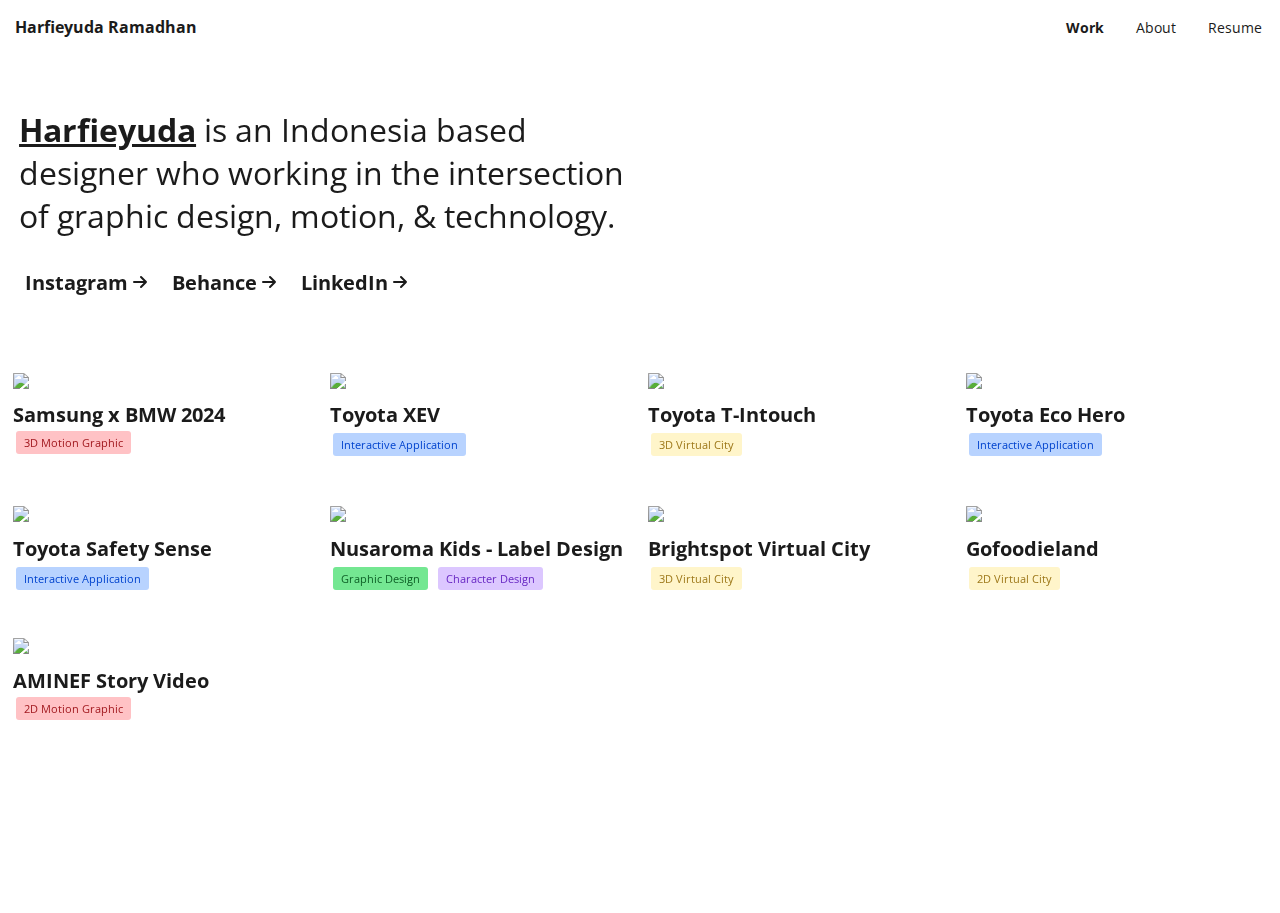
==== commit 134903a9: "adding about page" ====
--- a/index.html
+++ b/index.html
@@ -13,7 +13,7 @@
                 <a class="logo" href="/"> <div>Harfieyuda Ramadhan</div> </a>
                 <div class="navbar-link">
                     <a class="link-active" href="/"> <div>Work</div> </a>
-                    <a class="link" href="/"> <div>About</div> </a>
+                    <a class="link" href="about/"> <div>About</div> </a>
                     <a class="link" href="/"> <div>Resume</div> </a>
                     <!-- <a href="https://www.linkedin.com/in/harfieyuda/"><svg class="link"  xmlns="http://www.w3.org/2000/svg" width="2rem" height="2rem" viewBox="0 0 24 24"><path fill="currentColor" d="M19 3a2 2 0 0 1 2 2v14a2 2 0 0 1-2 2H5a2 2 0 0 1-2-2V5a2 2 0 0 1 2-2zm-.5 15.5v-5.3a3.26 3.26 0 0 0-3.26-3.26c-.85 0-1.84.52-2.32 1.3v-1.11h-2.79v8.37h2.79v-4.93c0-.77.62-1.4 1.39-1.4a1.4 1.4 0 0 1 1.4 1.4v4.93zM6.88 8.56a1.68 1.68 0 0 0 1.68-1.68c0-.93-.75-1.69-1.68-1.69a1.69 1.69 0 0 0-1.69 1.69c0 .93.76 1.68 1.69 1.68m1.39 9.94v-8.37H5.5v8.37z"/></svg></a> -->
                 </div>
@@ -37,7 +37,7 @@
             <div class="menu-content-wrapper">
                 <div class="menu-content">
                     <a class="menu-content-active" href="/"> <div>Work</div> </a>
-                    <a class="menu-content-notactive" href="/"> <div>About</div> </a>
+                    <a class="menu-content-notactive" href="about/"> <div>About</div> </a>
                     <a class="menu-content-notactive" href="/"> <div>Resume</div> </a>
                 </div>
             </div>
@@ -86,7 +86,7 @@
                     </div>
 
 
-                    <div class="project-list">
+                    <!-- <div class="project-list">
                         <div class="project-thumbnail-container">
                             <div class="overlay"></div>
                             <a  href="yokke/"> <img class="work-thumbnail" src="asset/Test-01.png"> </a>
@@ -95,7 +95,7 @@
                             <a class="project-title" href="yokke/"> <div>Yokke Virtual City</div> </a>
                             <div class="project-type-yellow">3D Virtual City</div>
                         </div>
-                    </div>
+                    </div> -->
 
                     <div class="project-list">
                         <div class="project-thumbnail-container">
--- a/css/style.css
+++ b/css/style.css
@@ -557,7 +557,7 @@
     }
 
     .logo{
-        font-size: 1.5rem;
+        font-size: 1.25rem;
         font-weight: bold;
         margin: 1%;
 
@@ -573,7 +573,7 @@
     }
 
     .link{
-        font-size: 1.25rem;
+        font-size: 1.1rem;
         padding: 1rem;
         color: #1b1b1b;
         transition: 0.25s;
@@ -581,7 +581,7 @@
     }
 
     .link-active{
-        font-size: 1.25rem;
+        font-size: 1.1rem;
         font-weight: bold;
         padding: 1rem;
         color: #1b1b1b;
@@ -603,7 +603,7 @@
 
     .text-hero{
         margin-top: 10%;
-        font-size: 2.5rem;
+        font-size: 2.3rem;
         color: #1b1b1b;
         /*mix-blend-mode: difference;*/
     }
@@ -617,7 +617,7 @@
         display: flex;
         align-items: center;
         gap:0.25rem;
-        font-size: 1.75rem;
+        font-size: 1.5rem;
         font-weight: bold;
         text-decoration: none;
         color: #1b1b1b;
@@ -681,7 +681,7 @@
 
     .project-title{
         color: #1b1b1b;
-        font-size: 1.75rem;
+        font-size: 1.65rem;
         font-weight: bold;
         margin-bottom: 2%;
         text-decoration: none;
@@ -695,7 +695,7 @@
     .project-type-green{
         margin:1%;
         color: #0e6027;
-        font-size: 0.9rem;
+        font-size: 0.8rem;
         /* outline: 1px solid #757575; */
         background-color: #74e792;
         padding: 0.25rem 0.5rem;
@@ -705,7 +705,7 @@
     .project-type-red{
         margin:1%;
         color: #a2191f;
-        font-size: 0.9rem;
+        font-size: 0.8rem;
         /* outline: 1px solid #757575; */
         background-color: #ffc2c5;
         padding: 0.25rem 0.5rem;
@@ -715,7 +715,7 @@
     .project-type-yellow{
         margin:1%;
         color: #9e791b;
-        font-size: 0.9rem;
+        font-size: 0.8rem;
         /* outline: 1px solid #757575; */
         background-color: #fff5ca;
         padding: 0.25rem 0.5rem;
@@ -725,7 +725,7 @@
     .project-type-blue{
         margin:1%;
         color: #0043ce;
-        font-size: 0.9rem;
+        font-size: 0.8rem;
         /* outline: 1px solid #757575; */
         background-color: #b8d3ff;
         padding: 0.25rem 0.5rem;
@@ -735,7 +735,7 @@
     .project-type-purple{
         margin:1%;
         color: #6929c4;
-        font-size: 0.9rem;
+        font-size: 0.8rem;
         /* outline: 1px solid #757575; */
         background-color: #dcc7ff;
         padding: 0.25rem 0.5rem;
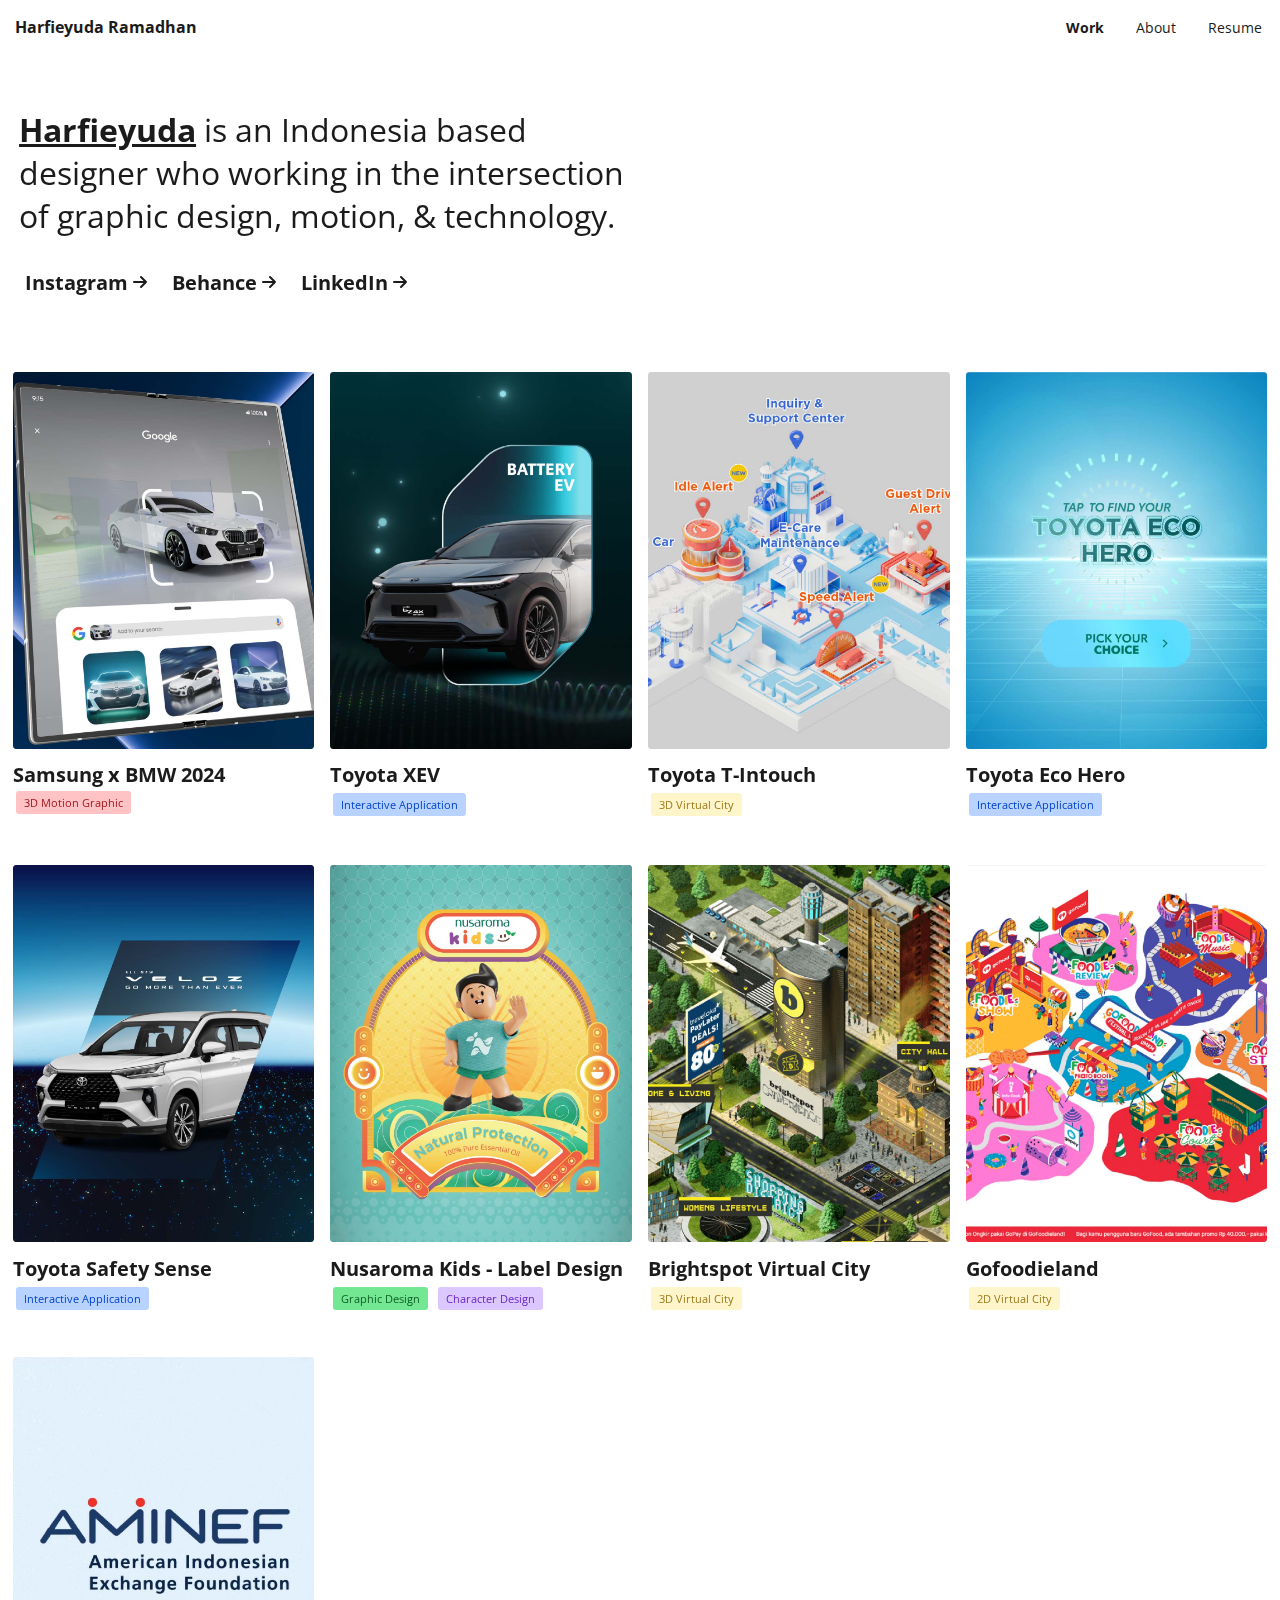
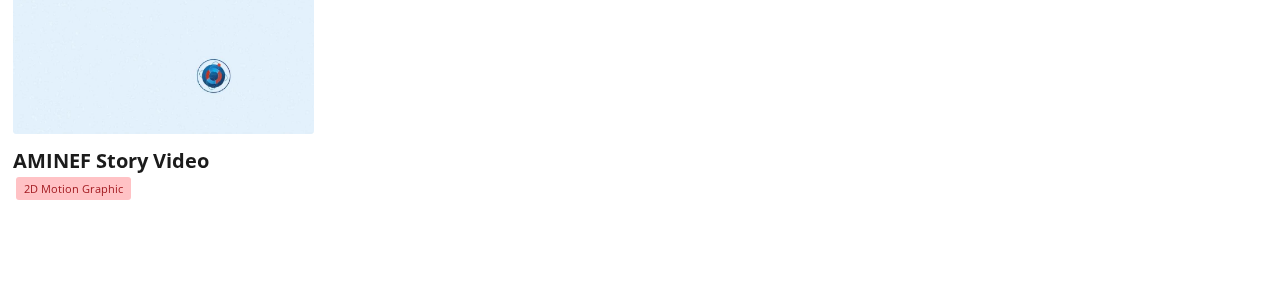
==== commit 9c97418c: "compress home image" ====
--- a/index.html
+++ b/index.html
@@ -77,7 +77,7 @@
                     <div class="project-list">
                         <div class="project-thumbnail-container">
                             <div class="overlay"></div>
-                            <a  href="samsungxbmw/"> <img class="work-thumbnail" src="asset/Test-09.png"> </a>
+                            <a  href="samsungxbmw/"> <img class="work-thumbnail" src="asset/Test-09.jpg"> </a>
                         </div>
                         <div class="project-description">
                             <a class="project-title" href="samsungxbmw/"> <div>Samsung x BMW 2024</div> </a>
@@ -100,7 +100,7 @@
                     <div class="project-list">
                         <div class="project-thumbnail-container">
                             <div class="overlay"></div>
-                            <a  href="toyota-xev/"> <img class="work-thumbnail" src="asset/Test-05.png"> </a>
+                            <a  href="toyota-xev/"> <img class="work-thumbnail" src="asset/Test-05.jpg"> </a>
                         </div>
                         <div class="project-description">
                             <a class="project-title" href="toyota-xev/"> <div>Toyota XEV</div> </a>
@@ -111,7 +111,7 @@
                     <div class="project-list">
                         <div class="project-thumbnail-container">
                             <div class="overlay"></div>
-                            <a  href="toyota-t-intouch/"> <img class="work-thumbnail" src="asset/Test-02 (2).png"> </a>
+                            <a  href="toyota-t-intouch/"> <img class="work-thumbnail" src="asset/Test-02 (2).jpg"> </a>
                         </div>
                         <div class="project-description">
                             <a class="project-title" href="toyota-t-intouch/"> <div>Toyota T-Intouch</div> </a>
@@ -122,7 +122,7 @@
                     <div class="project-list">
                         <div class="project-thumbnail-container">
                             <div class="overlay"></div>
-                            <a  href="toyota-eco-hero/"> <img class="work-thumbnail" src="asset/Test-07.png"> </a>
+                            <a  href="toyota-eco-hero/"> <img class="work-thumbnail" src="asset/Test-07.jpg"> </a>
                         </div>
                         <div class="project-description">
                             <a class="project-title" href="toyota-eco-hero/"> <div>Toyota Eco Hero</div> </a>
@@ -133,7 +133,7 @@
                     <div class="project-list">
                         <div class="project-thumbnail-container">
                             <div class="overlay"></div>
-                            <a  href="toyota-safety-sense/"> <img class="work-thumbnail" src="asset/Test-06.png"> </a>
+                            <a  href="toyota-safety-sense/"> <img class="work-thumbnail" src="asset/Test-06.jpg"> </a>
                         </div>
                         <div class="project-description">
                             <a class="project-title" href="toyota-safety-sense/"> <div>Toyota Safety Sense</div> </a>
@@ -144,7 +144,7 @@
                     <div class="project-list">
                         <div class="project-thumbnail-container">
                             <div class="overlay"></div>
-                            <a  href="nusaroma/"> <img class="work-thumbnail" src="asset/Test-08.png"> </a>
+                            <a  href="nusaroma/"> <img class="work-thumbnail" src="asset/Test-08.jpg"> </a>
                         </div>
                         <div class="project-description">
                             <a class="project-title" href="nusaroma/"> <div>Nusaroma Kids - Label Design</div> </a>
@@ -156,7 +156,7 @@
                     <div class="project-list">
                         <div class="project-thumbnail-container">
                             <div class="overlay"></div>
-                            <a  href="brightspot/"> <img class="work-thumbnail" src="asset/Test-03.png"> </a>
+                            <a  href="brightspot/"> <img class="work-thumbnail" src="asset/Test-03.jpg"> </a>
                         </div>
                         <div class="project-description">
                             <a class="project-title" href="brightspot/"> <div>Brightspot Virtual City</div> </a>
@@ -167,7 +167,7 @@
                     <div class="project-list">
                         <div class="project-thumbnail-container">
                             <div class="overlay"></div>
-                            <a  href="gofoodieland/"> <img class="work-thumbnail" src="asset/Test-04.png"> </a>
+                            <a  href="gofoodieland/"> <img class="work-thumbnail" src="asset/Test-04.jpg"> </a>
                         </div>
                         <div class="project-description">
                             <a class="project-title" href="gofoodieland/"> <div>Gofoodieland</div> </a>
@@ -178,7 +178,7 @@
                     <div class="project-list">
                         <div class="project-thumbnail-container">
                             <div class="overlay"></div>
-                            <a  href="aminef/"> <img class="work-thumbnail" src="asset/Test-10.png"> </a>
+                            <a  href="aminef/"> <img class="work-thumbnail" src="asset/Test-10.jpg"> </a>
                         </div>
                         <div class="project-description">
                             <a class="project-title" href="aminef/"> <div>AMINEF Story Video</div> </a>
